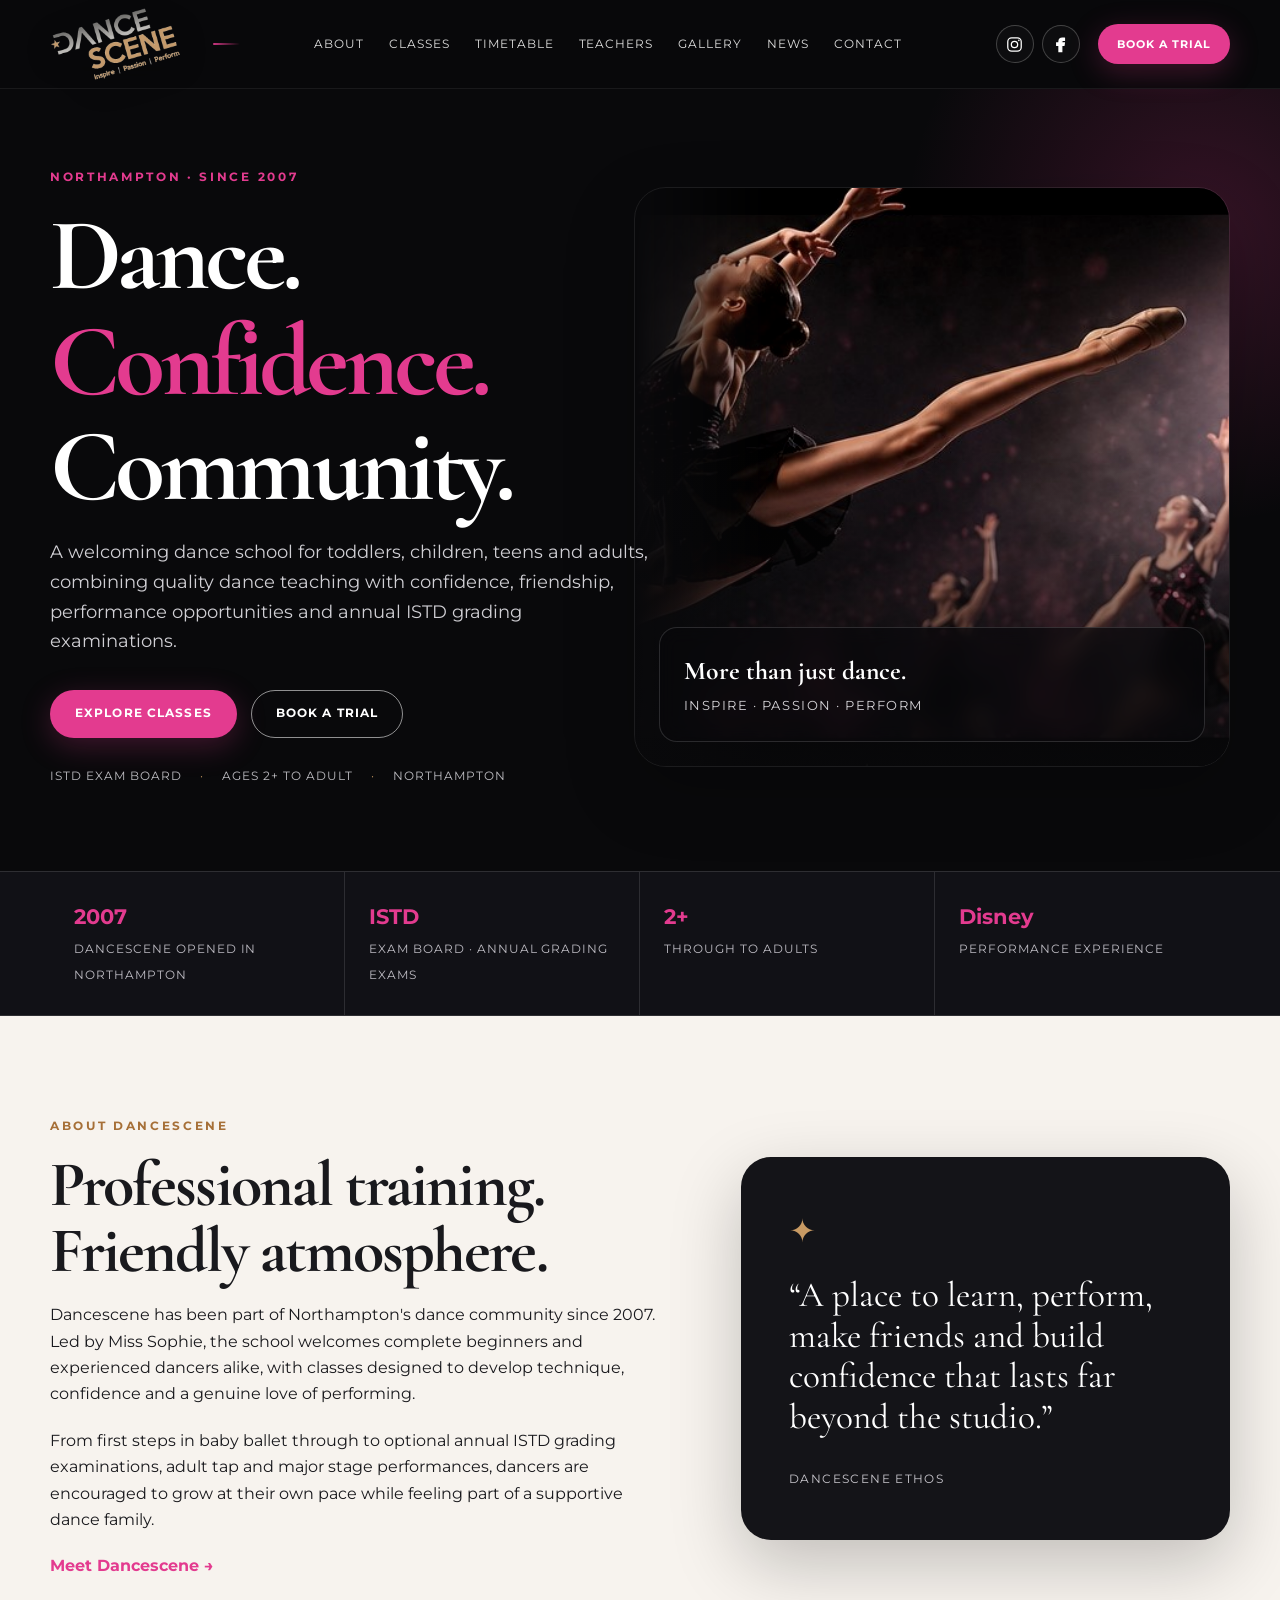
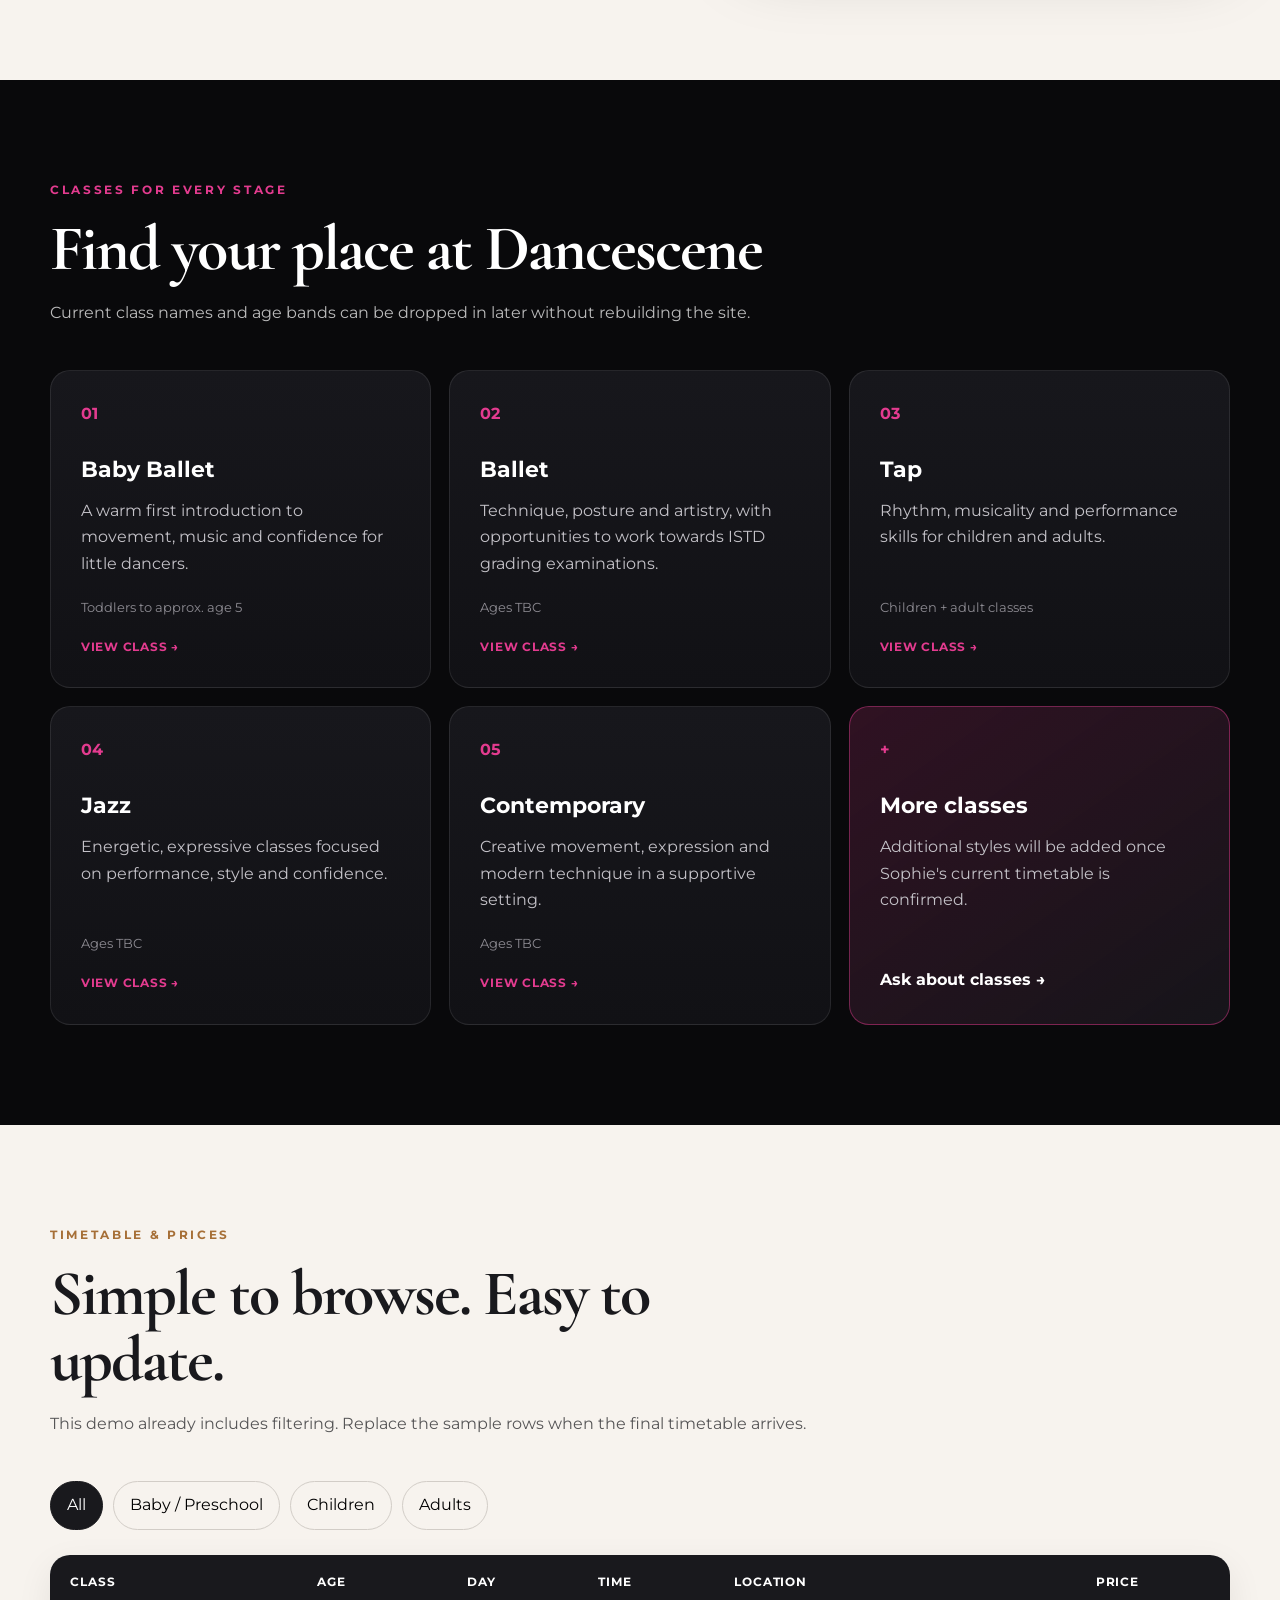
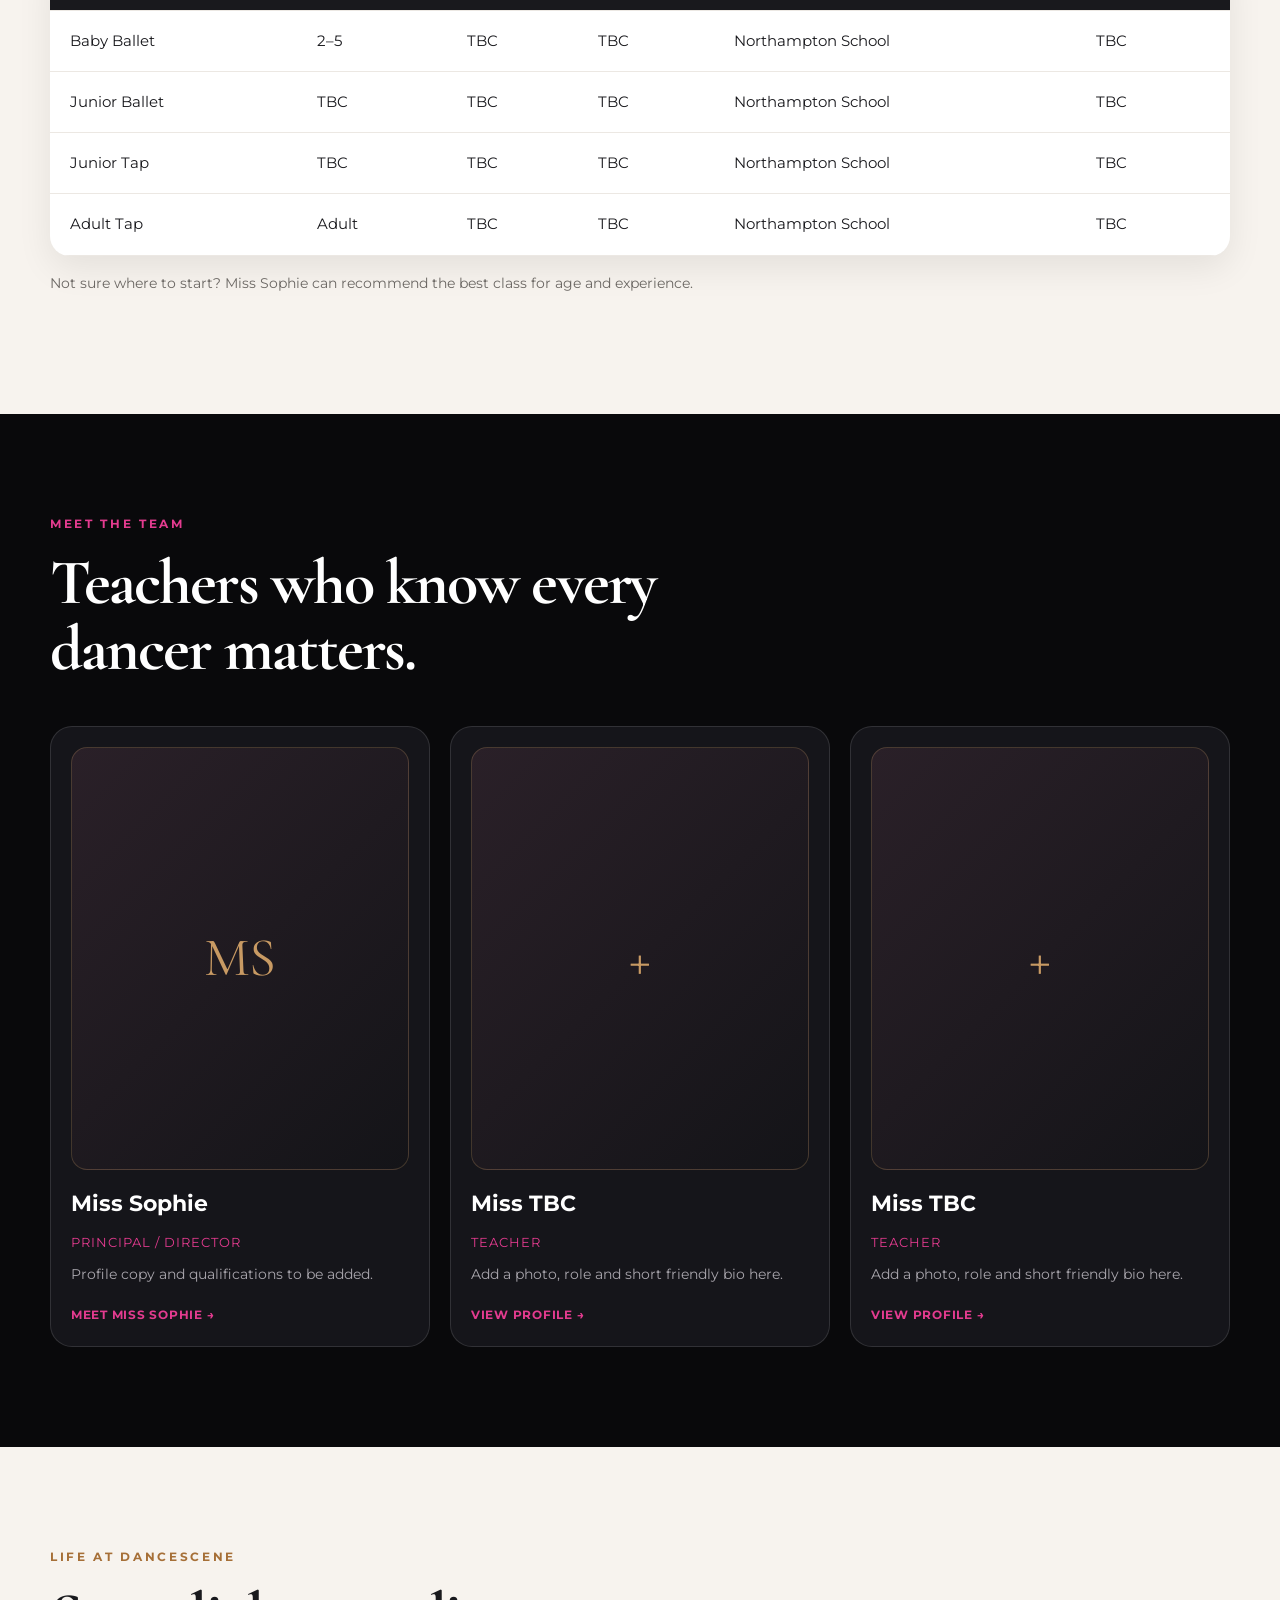
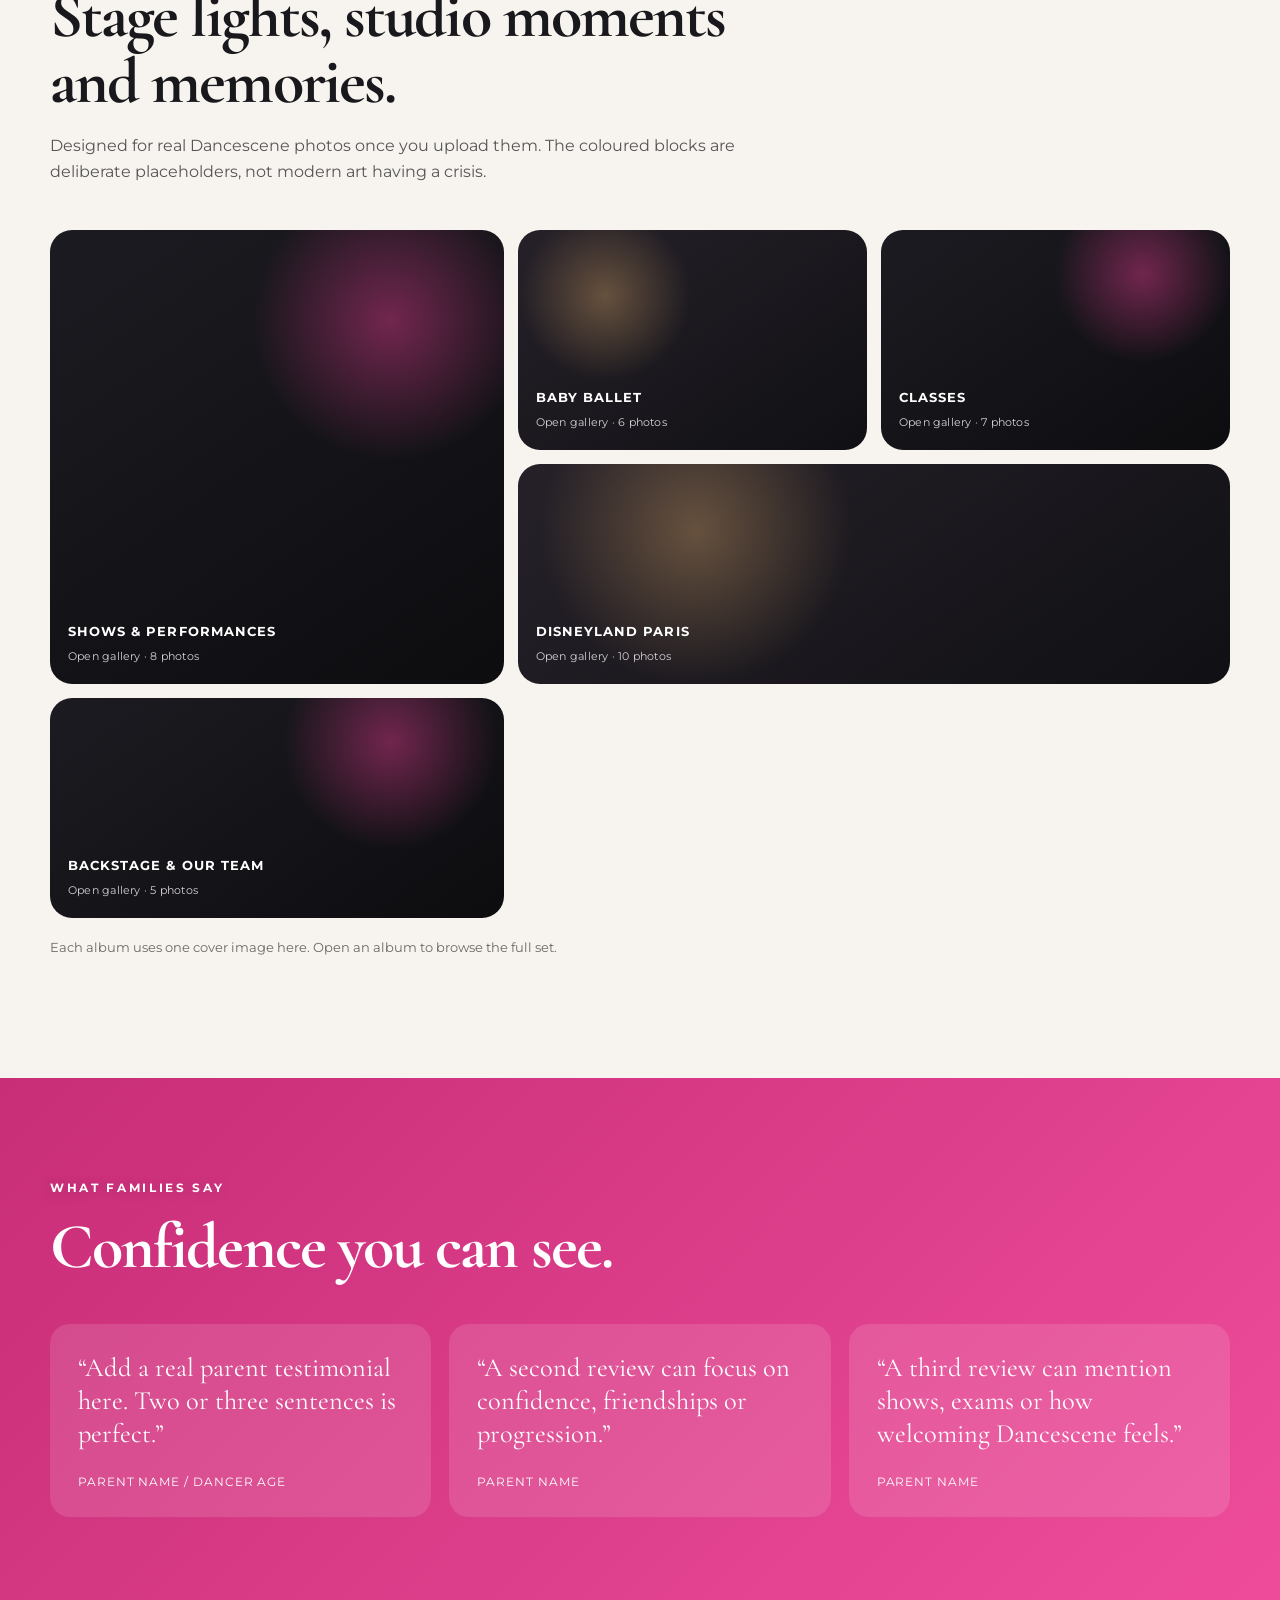
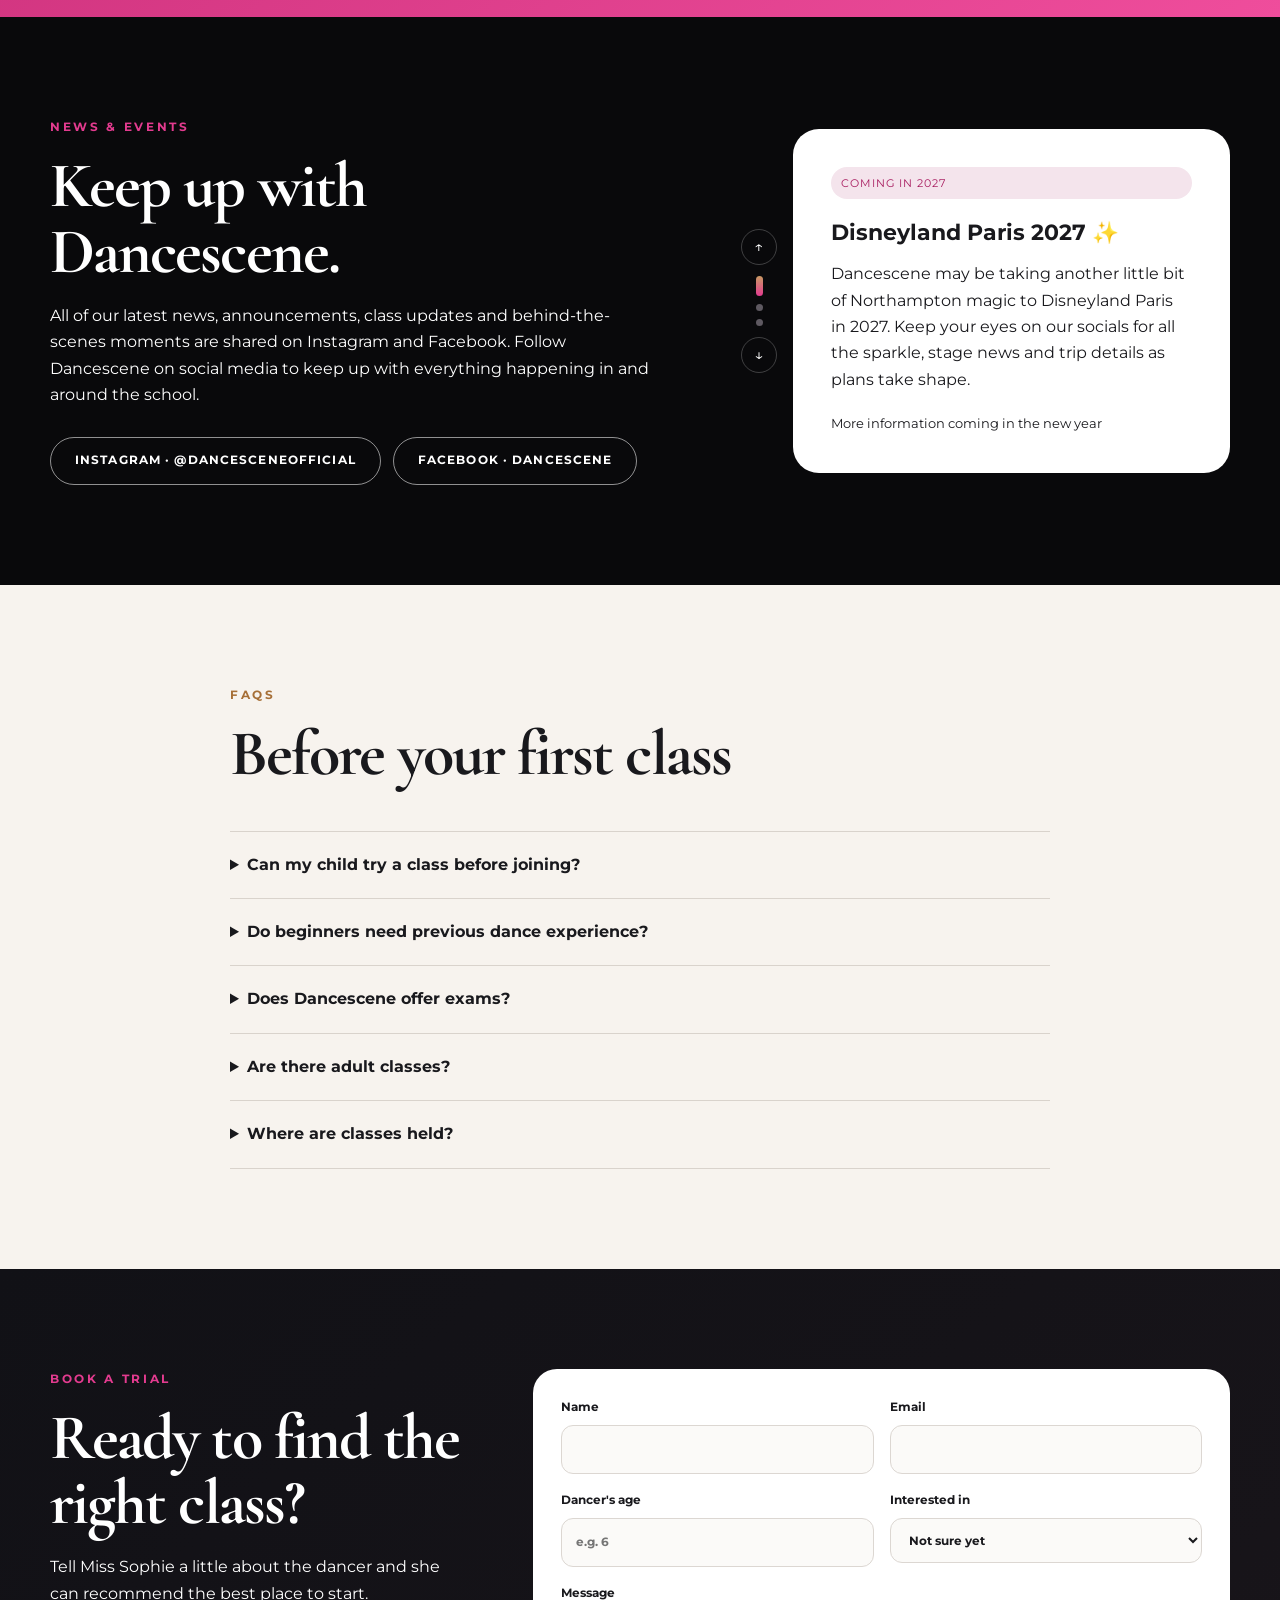
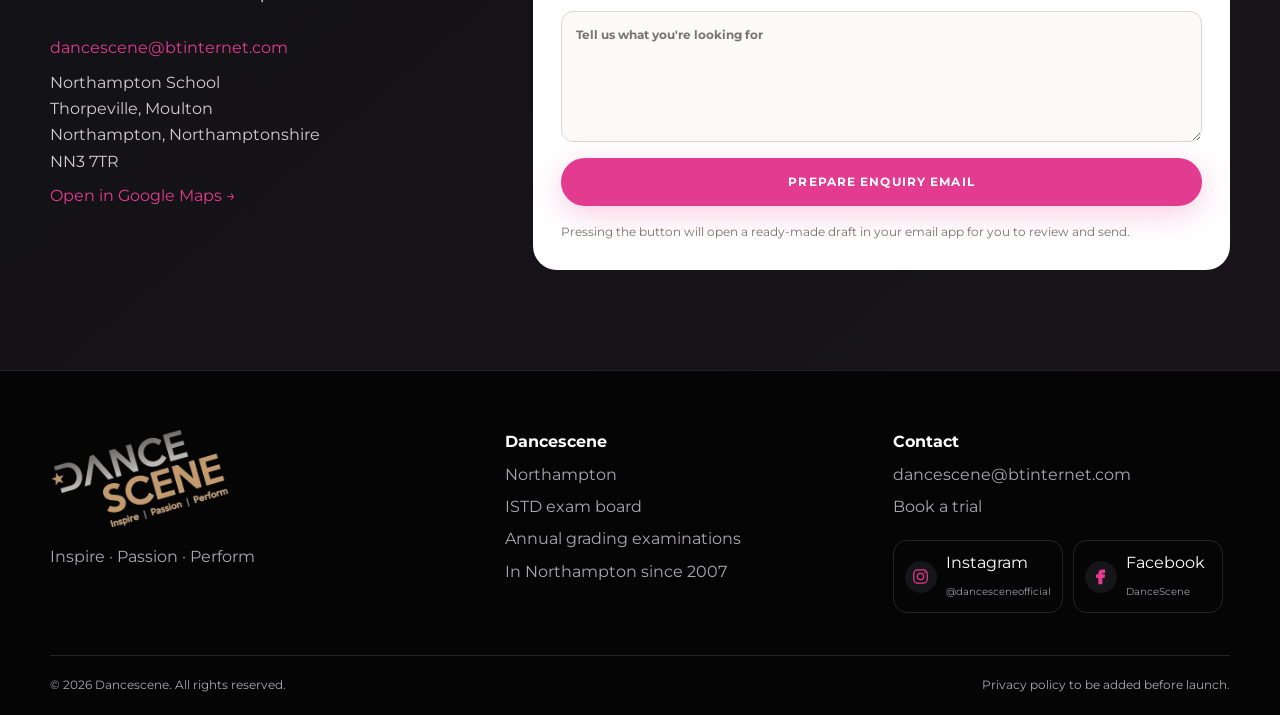
==== index.html @ f537416f "Add files via upload" ====
<!doctype html>
<html lang="en">
<head>
  <meta charset="utf-8" />
  <meta name="viewport" content="width=device-width, initial-scale=1" />
  <meta name="description" content="Dancescene Dance School in Northampton, offering dance classes from toddlers to adults, with ISTD as the exam board for annual grading examinations." />
  <title>Dancescene | Northampton Dance School</title>
  <link rel="preconnect" href="https://fonts.googleapis.com">
  <link rel="preconnect" href="https://fonts.gstatic.com" crossorigin>
  <link href="https://fonts.googleapis.com/css2?family=Cormorant+Garamond:wght@600;700&family=Montserrat:wght@400;500;600;700&display=swap" rel="stylesheet">
  <link rel="stylesheet" href="styles.css" />
</head>
<body>
  <header class="site-header" id="top">
    <div class="container nav-wrap">
      <a class="brand" href="#top" aria-label="Dancescene home">
        <img src="assets/dancescene-logo-dark.png" alt="Dancescene logo" />
      </a>
      <button class="nav-toggle" aria-expanded="false" aria-controls="site-nav">Menu</button>
      <nav id="site-nav" class="site-nav" aria-label="Primary navigation">
        <a href="#about">About</a>
        <a href="#classes">Classes</a>
        <a href="#timetable">Timetable</a>
        <a href="#team">Teachers</a>
        <a href="#gallery">Gallery</a>
        <a href="#news">News</a>
        <a href="#contact">Contact</a>
      </nav>
      <div class="top-socials" aria-label="Dancescene social media">
        <a class="social-icon-link" href="https://www.instagram.com/dancesceneofficial/" target="_blank" rel="noopener noreferrer" aria-label="Instagram · @dancesceneofficial" title="Instagram · @dancesceneofficial">
          <svg viewBox="0 0 24 24" aria-hidden="true"><rect x="3.5" y="3.5" width="17" height="17" rx="5"></rect><circle cx="12" cy="12" r="4"></circle><circle class="social-dot" cx="17.5" cy="6.8" r="1"></circle></svg>
        </a>
        <a class="social-icon-link" href="https://www.facebook.com/DanceScene" target="_blank" rel="noopener noreferrer" aria-label="Facebook · DanceScene" title="Facebook · DanceScene">
          <svg viewBox="0 0 24 24" aria-hidden="true"><path d="M13.6 21v-8h2.8l.45-3h-3.25V8.1c0-.87.28-1.46 1.6-1.46H17V4.03c-.31-.04-1.37-.13-2.6-.13-2.57 0-4.33 1.57-4.33 4.46V10H7.2v3h2.87v8h3.53z"></path></svg>
        </a>
      </div>
      <a class="btn btn-small btn-pink desktop-cta" href="#contact">Book a trial</a>
    </div>
  </header>

  <main>
    <section class="hero section-dark">
      <div class="container hero-grid">
        <div class="hero-copy reveal">
          <p class="eyebrow">Northampton · Since 2007</p>
          <h1>Dance.<br><span>Confidence.</span><br>Community.</h1>
          <p class="lead">A welcoming dance school for toddlers, children, teens and adults, combining quality dance teaching with confidence, friendship, performance opportunities and annual ISTD grading examinations.</p>
          <div class="hero-actions">
            <a class="btn btn-pink" href="#classes">Explore classes</a>
            <a class="btn btn-outline" href="#contact">Book a trial</a>
          </div>
          <div class="micro-proof">
            <span>ISTD exam board</span>
            <span>Ages 2+ to adult</span>
            <span>Northampton</span>
          </div>
        </div>
        <div class="hero-visual reveal" aria-label="Temporary performance image placeholder">
          <img src="assets/hero-temp.jpg" alt="Dance performance concept image" />
          <div class="hero-card">
            <strong>More than just dance.</strong>
            <span>Inspire · Passion · Perform</span>
          </div>
        </div>
      </div>
    </section>

    <section class="proof-strip">
      <div class="container proof-grid">
        <div><strong>2007</strong><span>Dancescene opened in Northampton</span></div>
        <div><strong>ISTD</strong><span>exam board · annual grading exams</span></div>
        <div><strong>2+</strong><span>through to adults</span></div>
        <div><strong>Disney</strong><span>performance experience</span></div>
      </div>
    </section>

    <section id="about" class="section section-light">
      <div class="container split">
        <div class="section-copy reveal">
          <p class="eyebrow gold">About Dancescene</p>
          <h2>Professional training.<br>Friendly atmosphere.</h2>
          <p>Dancescene has been part of Northampton's dance community since 2007. Led by Miss Sophie, the school welcomes complete beginners and experienced dancers alike, with classes designed to develop technique, confidence and a genuine love of performing.</p>
          <p>From first steps in baby ballet through to optional annual ISTD grading examinations, adult tap and major stage performances, dancers are encouraged to grow at their own pace while feeling part of a supportive dance family.</p>
          <a class="text-link" href="#contact">Meet Dancescene →</a>
        </div>
        <div class="quote-card reveal">
          <p>“A place to learn, perform, make friends and build confidence that lasts far beyond the studio.”</p>
          <span>Dancescene ethos</span>
        </div>
      </div>
    </section>

    <section id="classes" class="section section-dark">
      <div class="container">
        <div class="section-heading reveal">
          <p class="eyebrow">Classes for every stage</p>
          <h2>Find your place at Dancescene</h2>
          <p>Current class names and age bands can be dropped in later without rebuilding the site.</p>
        </div>
        <div class="card-grid">
          <article class="class-card reveal interactive-card" tabindex="0" role="button" data-modal-type="class" data-modal-id="baby-ballet"><span>01</span><h3>Baby Ballet</h3><p>A warm first introduction to movement, music and confidence for little dancers.</p><small>Toddlers to approx. age 5</small><button class="card-link" type="button">View class →</button></article>
          <article class="class-card reveal interactive-card" tabindex="0" role="button" data-modal-type="class" data-modal-id="ballet"><span>02</span><h3>Ballet</h3><p>Technique, posture and artistry, with opportunities to work towards ISTD grading examinations.</p><small>Ages TBC</small><button class="card-link" type="button">View class →</button></article>
          <article class="class-card reveal interactive-card" tabindex="0" role="button" data-modal-type="class" data-modal-id="tap"><span>03</span><h3>Tap</h3><p>Rhythm, musicality and performance skills for children and adults.</p><small>Children + adult classes</small><button class="card-link" type="button">View class →</button></article>
          <article class="class-card reveal interactive-card" tabindex="0" role="button" data-modal-type="class" data-modal-id="jazz"><span>04</span><h3>Jazz</h3><p>Energetic, expressive classes focused on performance, style and confidence.</p><small>Ages TBC</small><button class="card-link" type="button">View class →</button></article>
          <article class="class-card reveal interactive-card" tabindex="0" role="button" data-modal-type="class" data-modal-id="contemporary"><span>05</span><h3>Contemporary</h3><p>Creative movement, expression and modern technique in a supportive setting.</p><small>Ages TBC</small><button class="card-link" type="button">View class →</button></article>
          <article class="class-card reveal accent-card"><span>+</span><h3>More classes</h3><p>Additional styles will be added once Sophie's current timetable is confirmed.</p><a href="#contact">Ask about classes →</a></article>
        </div>
      </div>
    </section>

    <section id="timetable" class="section section-light">
      <div class="container">
        <div class="section-heading reveal">
          <p class="eyebrow gold">Timetable & prices</p>
          <h2>Simple to browse. Easy to update.</h2>
          <p>This demo already includes filtering. Replace the sample rows when the final timetable arrives.</p>
        </div>
        <div class="filter-bar reveal">
          <button class="filter active" data-filter="all">All</button>
          <button class="filter" data-filter="baby">Baby / Preschool</button>
          <button class="filter" data-filter="child">Children</button>
          <button class="filter" data-filter="adult">Adults</button>
        </div>
        <div class="table-wrap reveal">
          <table>
            <thead><tr><th>Class</th><th>Age</th><th>Day</th><th>Time</th><th>Location</th><th>Price</th></tr></thead>
            <tbody>
              <tr data-group="baby"><td>Baby Ballet</td><td>2–5</td><td>TBC</td><td>TBC</td><td>Northampton School</td><td>TBC</td></tr>
              <tr data-group="child"><td>Junior Ballet</td><td>TBC</td><td>TBC</td><td>TBC</td><td>Northampton School</td><td>TBC</td></tr>
              <tr data-group="child"><td>Junior Tap</td><td>TBC</td><td>TBC</td><td>TBC</td><td>Northampton School</td><td>TBC</td></tr>
              <tr data-group="adult"><td>Adult Tap</td><td>Adult</td><td>TBC</td><td>TBC</td><td>Northampton School</td><td>TBC</td></tr>
            </tbody>
          </table>
        </div>
        <p class="table-note">Not sure where to start? Miss Sophie can recommend the best class for age and experience.</p>
      </div>
    </section>

    <section id="team" class="section section-dark">
      <div class="container">
        <div class="section-heading reveal">
          <p class="eyebrow">Meet the team</p>
          <h2>Teachers who know every dancer matters.</h2>
        </div>
        <div class="teacher-grid">
          <article class="teacher-card reveal interactive-card" tabindex="0" role="button" data-modal-type="teacher" data-modal-id="sophie"><div class="portrait placeholder">MS</div><h3>Miss Sophie</h3><p>Principal / Director</p><span>Profile copy and qualifications to be added.</span><button class="card-link" type="button">Meet Miss Sophie →</button></article>
          <article class="teacher-card reveal interactive-card" tabindex="0" role="button" data-modal-type="teacher" data-modal-id="teacher-2"><div class="portrait placeholder">+</div><h3>Miss TBC</h3><p>Teacher</p><span>Add a photo, role and short friendly bio here.</span><button class="card-link" type="button">View profile →</button></article>
          <article class="teacher-card reveal interactive-card" tabindex="0" role="button" data-modal-type="teacher" data-modal-id="teacher-3"><div class="portrait placeholder">+</div><h3>Miss TBC</h3><p>Teacher</p><span>Add a photo, role and short friendly bio here.</span><button class="card-link" type="button">View profile →</button></article>
        </div>
      </div>
    </section>

    <section id="gallery" class="section section-light">
      <div class="container">
        <div class="section-heading reveal">
          <p class="eyebrow gold">Life at Dancescene</p>
          <h2>Stage lights, studio moments and memories.</h2>
          <p>Designed for real Dancescene photos once you upload them. The coloured blocks are deliberate placeholders, not modern art having a crisis.</p>
        </div>
        <div class="gallery-grid reveal">
          <button class="gallery-item tall gallery-cover" type="button" data-gallery-id="performances" aria-label="Open performances gallery"><span><b>Shows & Performances</b><small>Open gallery · 8 photos</small></span></button>
          <button class="gallery-item gallery-cover" type="button" data-gallery-id="baby-ballet" aria-label="Open baby ballet gallery"><span><b>Baby Ballet</b><small>Open gallery · 6 photos</small></span></button>
          <button class="gallery-item gallery-cover" type="button" data-gallery-id="classes" aria-label="Open classes gallery"><span><b>Classes</b><small>Open gallery · 7 photos</small></span></button>
          <button class="gallery-item wide gallery-cover" type="button" data-gallery-id="disney" aria-label="Open Disneyland Paris gallery"><span><b>Disneyland Paris</b><small>Open gallery · 10 photos</small></span></button>
          <button class="gallery-item gallery-cover" type="button" data-gallery-id="backstage" aria-label="Open backstage gallery"><span><b>Backstage & Our Team</b><small>Open gallery · 5 photos</small></span></button>
        </div>
        <p class="gallery-note">Each album uses one cover image here. Open an album to browse the full set.</p>
      </div>
    </section>

    <section class="section section-pink testimonials">
      <div class="container">
        <div class="section-heading reveal">
          <p class="eyebrow">What families say</p>
          <h2>Confidence you can see.</h2>
        </div>
        <div class="testimonial-grid">
          <blockquote class="reveal">“Add a real parent testimonial here. Two or three sentences is perfect.”<cite>Parent name / dancer age</cite></blockquote>
          <blockquote class="reveal">“A second review can focus on confidence, friendships or progression.”<cite>Parent name</cite></blockquote>
          <blockquote class="reveal">“A third review can mention shows, exams or how welcoming Dancescene feels.”<cite>Parent name</cite></blockquote>
        </div>
      </div>
    </section>

    <section id="news" class="section section-dark">
      <div class="container split">
        <div class="section-copy reveal">
          <p class="eyebrow">News & events</p>
          <h2>Keep up with Dancescene.</h2>
          <p>All of our latest news, announcements, class updates and behind-the-scenes moments are shared on Instagram and Facebook. Follow Dancescene on social media to keep up with everything happening in and around the school.</p>
          <div class="social-buttons">
            <a class="btn btn-outline" href="https://www.instagram.com/dancesceneofficial/" target="_blank" rel="noopener noreferrer" aria-label="Dancescene on Instagram">Instagram · @dancesceneofficial</a>
            <a class="btn btn-outline" href="https://www.facebook.com/DanceScene" target="_blank" rel="noopener noreferrer" aria-label="Dancescene on Facebook">Facebook · DanceScene</a>
          </div>
        </div>
        <div class="event-carousel reveal" aria-label="Upcoming Dancescene events">
          <div class="event-controls" aria-label="Event navigation">
            <button class="event-arrow" id="event-prev" type="button" aria-label="Previous event">↑</button>
            <div class="event-dots" id="event-dots" aria-hidden="true"></div>
            <button class="event-arrow" id="event-next" type="button" aria-label="Next event">↓</button>
          </div>
          <article class="news-card" id="event-card" aria-live="polite">
            <span class="tag" id="event-tag">Coming in 2027</span>
            <h3 id="event-title">Disneyland Paris 2027 ✨</h3>
            <p id="event-copy">Dancescene may be taking another little bit of Northampton magic to Disneyland Paris in 2027. Keep your eyes on our socials for all the sparkle, stage news and trip details as plans take shape.</p>
            <small id="event-meta">More information coming in the new year</small>
          </article>
        </div>
      </div>
    </section>

    <section class="section section-light faq-section">
      <div class="container narrow">
        <div class="section-heading reveal">
          <p class="eyebrow gold">FAQs</p>
          <h2>Before your first class</h2>
        </div>
        <details><summary>Can my child try a class before joining?</summary><p>Yes. Contact Miss Sophie through the enquiry form and she can advise on the most suitable class and trial availability.</p></details>
        <details><summary>Do beginners need previous dance experience?</summary><p>No. Dancescene welcomes beginners as well as dancers with previous experience.</p></details>
        <details><summary>Does Dancescene offer exams?</summary><p>Yes. ISTD is Dancescene’s exam board, with grading examinations held annually for dancers working towards them.</p></details>
        <details><summary>Are there adult classes?</summary><p>Yes. Adult tap is currently available, with final timetable details to be confirmed.</p></details>
        <details><summary>Where are classes held?</summary><p>Classes are held at Northampton School, Thorpeville, Moulton, Northampton, Northamptonshire, NN3 7TR.</p></details>
      </div>
    </section>

    <section id="contact" class="section contact-section">
      <div class="container contact-grid">
        <div class="section-copy reveal">
          <p class="eyebrow">Book a trial</p>
          <h2>Ready to find the right class?</h2>
          <p>Tell Miss Sophie a little about the dancer and she can recommend the best place to start.</p>
          <div class="contact-details">
            <a href="mailto:dancescene@btinternet.com">dancescene@btinternet.com</a>
            <span>Northampton School<br>Thorpeville, Moulton<br>Northampton, Northamptonshire<br>NN3 7TR</span>
            <a href="https://www.google.com/maps/search/?api=1&query=Northampton+School+Thorpeville+Moulton+Northampton+NN3+7TR" target="_blank" rel="noopener noreferrer">Open in Google Maps →</a>
          </div>
        </div>
        <form class="contact-form reveal" id="contact-form">
          <label>Name<input required name="name" type="text" autocomplete="name"></label>
          <label>Email<input required name="email" type="email" autocomplete="email"></label>
          <label>Dancer's age<input name="age" type="text" placeholder="e.g. 6"></label>
          <label>Interested in<select name="class"><option>Not sure yet</option><option>Baby Ballet</option><option>Ballet</option><option>Tap</option><option>Jazz</option><option>Contemporary</option><option>Adult Tap</option></select></label>
          <label class="full">Message<textarea name="message" rows="5" placeholder="Tell us what you're looking for"></textarea></label>
          <button class="btn btn-pink full" type="submit">Prepare enquiry email</button>
          <p class="form-note full" id="form-note">Pressing the button will open a ready-made draft in your email app for you to review and send.</p>
        </form>
      </div>
    </section>
  </main>

  <footer class="site-footer">
    <div class="container footer-grid">
      <div><img src="assets/dancescene-logo-dark.png" alt="Dancescene" /><p>Inspire · Passion · Perform</p></div>
      <div><strong>Dancescene</strong><span>Northampton</span><span>ISTD exam board</span><span>Annual grading examinations</span><span>In Northampton since 2007</span></div>
      <div><strong>Contact</strong><a href="mailto:dancescene@btinternet.com">dancescene@btinternet.com</a><a href="#contact">Book a trial</a>
        <div class="footer-socials">
          <a href="https://www.instagram.com/dancesceneofficial/" target="_blank" rel="noopener noreferrer" aria-label="Instagram · @dancesceneofficial"><span class="footer-social-icon"><svg viewBox="0 0 24 24" aria-hidden="true"><rect x="3.5" y="3.5" width="17" height="17" rx="5"></rect><circle cx="12" cy="12" r="4"></circle><circle class="social-dot" cx="17.5" cy="6.8" r="1"></circle></svg></span><span>Instagram<br><small>@dancesceneofficial</small></span></a>
          <a href="https://www.facebook.com/DanceScene" target="_blank" rel="noopener noreferrer" aria-label="Facebook · DanceScene"><span class="footer-social-icon"><svg viewBox="0 0 24 24" aria-hidden="true"><path d="M13.6 21v-8h2.8l.45-3h-3.25V8.1c0-.87.28-1.46 1.6-1.46H17V4.03c-.31-.04-1.37-.13-2.6-.13-2.57 0-4.33 1.57-4.33 4.46V10H7.2v3h2.87v8h3.53z"></path></svg></span><span>Facebook<br><small>DanceScene</small></span></a>
        </div>
      </div>
    </div>
    <div class="container legal"><span>© <span id="year"></span> Dancescene. All rights reserved.</span><span>Privacy policy to be added before launch.</span></div>
  </footer>


  <div class="modal" id="detail-modal" aria-hidden="true">
    <div class="modal-backdrop" data-modal-close></div>
    <section class="modal-panel" role="dialog" aria-modal="true" aria-labelledby="modal-title">
      <button class="modal-close" type="button" aria-label="Close" data-modal-close>×</button>
      <div class="modal-accent"></div>
      <p class="eyebrow" id="modal-kicker">Dancescene</p>
      <h2 id="modal-title">Details</h2>
      <p class="modal-intro" id="modal-intro"></p>
      <div class="modal-meta" id="modal-meta"></div>
      <div class="modal-copy" id="modal-copy"></div>
      <div class="modal-actions">
        <a class="btn btn-pink" href="#contact" id="modal-cta">Book a trial</a>
        <button class="btn modal-secondary" type="button" data-modal-close>Close</button>
      </div>
    </section>
  </div>



  <div class="gallery-modal" id="gallery-modal" aria-hidden="true">
    <div class="modal-backdrop" data-gallery-close></div>
    <section class="gallery-panel" role="dialog" aria-modal="true" aria-labelledby="gallery-modal-title">
      <button class="modal-close" type="button" aria-label="Close gallery" data-gallery-close>×</button>
      <div class="modal-accent"></div>
      <p class="eyebrow">Dancescene gallery</p>
      <div class="gallery-modal-head">
        <div><h2 id="gallery-modal-title">Gallery</h2><p id="gallery-modal-intro"></p></div>
        <span class="gallery-count" id="gallery-count"></span>
      </div>
      <div class="gallery-scroll" id="gallery-scroll"></div>
    </section>
  </div>

  <script src="script.js"></script>
</body>
</html>
---- styles.css ----
:root{
  --black:#09090b;
  --charcoal:#141418;
  --panel:#1b1b21;
  --cream:#f7f3ee;
  --white:#ffffff;
  --gold:#c89a63;
  --pink:#e33b8f;
  --pink-dark:#b82168;
  --muted:#aaa8ae;
  --line:rgba(255,255,255,.12);
  --shadow:0 24px 70px rgba(0,0,0,.22);
}
*{box-sizing:border-box}
html{scroll-behavior:smooth}
body{margin:0;font-family:Montserrat,Arial,sans-serif;background:var(--black);color:var(--white);line-height:1.65}
a{color:inherit;text-decoration:none}
img{max-width:100%;display:block}
button,input,select,textarea{font:inherit}
.container{width:min(1180px,calc(100% - 40px));margin:auto}
.narrow{width:min(820px,100%)}
.section{padding:100px 0}
.section-dark{background:var(--black);color:var(--white)}
.section-light{background:var(--cream);color:#19191d}
.section-pink{background:linear-gradient(135deg,#c82d77,#ef4d9c);color:#fff}
.eyebrow{text-transform:uppercase;letter-spacing:.22em;font-size:.76rem;font-weight:700;color:var(--pink);margin:0 0 16px}
.eyebrow.gold{color:#a66f37}
h1,h2,h3{margin:0 0 18px;line-height:1.03}
h1,h2{font-family:"Cormorant Garamond",Georgia,serif}
h1{font-size:clamp(4rem,8vw,7.6rem);font-weight:700;letter-spacing:-.045em}
h1 span{color:var(--pink)}
h2{font-size:clamp(2.8rem,5vw,5rem);letter-spacing:-.03em}
h3{font-size:1.35rem}
p{margin:0 0 20px}
.lead{font-size:1.12rem;color:#d0cfd4;max-width:650px}
.btn{display:inline-flex;align-items:center;justify-content:center;min-height:48px;padding:0 24px;border-radius:999px;border:1px solid transparent;text-transform:uppercase;letter-spacing:.09em;font-size:.78rem;font-weight:700;transition:.2s ease}
.btn:hover{transform:translateY(-2px)}
.btn-pink{background:var(--pink);color:#fff;box-shadow:0 8px 30px rgba(227,59,143,.25)}
.btn-pink:hover{background:#ee4c9d}
.btn-outline{border-color:rgba(255,255,255,.55);color:#fff;background:transparent}
.btn-small{min-height:40px;padding:0 18px;font-size:.7rem}
.text-link{color:var(--pink);font-weight:700}
.site-header{position:sticky;top:0;z-index:30;background:rgba(9,9,11,.9);backdrop-filter:blur(14px);border-bottom:1px solid rgba(255,255,255,.07)}
.nav-wrap{display:grid;grid-template-columns:170px 1fr auto auto;align-items:center;gap:18px;min-height:82px}
.brand{display:flex;align-items:center;min-width:190px;padding:8px 0}
.brand img{width:188px;height:72px;object-fit:contain;object-position:left center;filter:drop-shadow(0 6px 16px rgba(0,0,0,.28))}
.brand::after{content:"";width:34px;height:2px;margin-left:14px;background:linear-gradient(90deg,var(--pink),transparent);border-radius:999px;opacity:.9}
.site-nav{display:flex;justify-content:center;gap:25px}
.site-nav a{font-size:.75rem;text-transform:uppercase;letter-spacing:.08em;color:#ddd;position:relative}
.site-nav a:hover{color:#fff}
.site-nav a:after{content:"";position:absolute;left:0;right:100%;bottom:-10px;height:2px;background:var(--pink);transition:.2s}
.site-nav a:hover:after{right:0}
.nav-toggle{display:none}
.hero{padding:78px 0 85px;position:relative;overflow:hidden}
.hero:before{content:"";position:absolute;width:650px;height:650px;right:-250px;top:-190px;background:radial-gradient(circle,rgba(227,59,143,.2),transparent 65%);pointer-events:none}
.hero-grid{display:grid;grid-template-columns:1.05fr .95fr;gap:38px;align-items:center;position:relative}
.hero-actions{display:flex;gap:14px;flex-wrap:wrap;margin:34px 0 28px}
.micro-proof{display:flex;gap:18px;flex-wrap:wrap;color:#bdbcc1;font-size:.78rem;text-transform:uppercase;letter-spacing:.08em}
.micro-proof span:not(:last-child):after{content:"·";margin-left:18px;color:var(--gold)}
.hero-visual{position:relative;min-height:580px;border-radius:32px;overflow:hidden;box-shadow:var(--shadow);border:1px solid rgba(255,255,255,.08);margin-left:-54px;width:calc(100% + 54px)}
.hero-visual img{width:100%;height:100%;object-fit:cover;position:absolute;inset:0;filter:saturate(.9) contrast(1.03);-webkit-mask-image:linear-gradient(90deg,transparent 0%,rgba(0,0,0,.28) 8%,#000 23%,#000 100%);mask-image:linear-gradient(90deg,transparent 0%,rgba(0,0,0,.28) 8%,#000 23%,#000 100%)}
.hero-visual:after{content:"";position:absolute;inset:0;background:linear-gradient(180deg,transparent 45%,rgba(9,9,11,.85))}
.hero-card{position:absolute;z-index:2;left:24px;right:24px;bottom:24px;padding:22px 24px;border:1px solid rgba(255,255,255,.14);background:rgba(9,9,11,.65);backdrop-filter:blur(10px);border-radius:18px}
.hero-card strong{display:block;font-family:"Cormorant Garamond";font-size:1.6rem}
.hero-card span{color:#d6d4d8;font-size:.8rem;text-transform:uppercase;letter-spacing:.12em}
.proof-strip{background:#111116;border-top:1px solid var(--line);border-bottom:1px solid var(--line)}
.proof-grid{display:grid;grid-template-columns:repeat(4,1fr)}
.proof-grid div{padding:28px 24px;border-right:1px solid var(--line)}
.proof-grid div:last-child{border-right:0}
.proof-grid strong{display:block;color:var(--pink);font-size:1.3rem}
.proof-grid span{font-size:.76rem;text-transform:uppercase;letter-spacing:.08em;color:#bdbbc2}
.split{display:grid;grid-template-columns:1fr .8fr;gap:80px;align-items:center}
.section-copy p{max-width:690px}
.quote-card{background:#141418;color:#fff;padding:48px;border-radius:30px;box-shadow:var(--shadow);position:relative}
.quote-card:before{content:"✦";color:var(--gold);font-size:2rem}
.quote-card p{font-family:"Cormorant Garamond";font-size:2.2rem;line-height:1.15;margin:18px 0 28px}
.quote-card span{color:#c8c6cc;text-transform:uppercase;letter-spacing:.12em;font-size:.72rem}
.section-heading{max-width:760px;margin-bottom:44px}
.section-heading p:last-child{color:inherit;opacity:.72}
.card-grid{display:grid;grid-template-columns:repeat(3,1fr);gap:18px}
.class-card{padding:30px;border:1px solid rgba(255,255,255,.09);border-radius:20px;background:linear-gradient(180deg,#17171c,#111115);min-height:240px;display:flex;flex-direction:column}
.class-card>span{color:var(--pink);font-weight:700;margin-bottom:30px}
.class-card p{color:#c4c2c8}
.class-card small{margin-top:auto;color:#8d8b92}
.accent-card{border-color:rgba(227,59,143,.45);background:linear-gradient(145deg,rgba(227,59,143,.18),#16151a)}
.accent-card a{color:#fff;margin-top:auto;font-weight:700}
.filter-bar{display:flex;gap:10px;flex-wrap:wrap;margin-bottom:25px}
.filter{border:1px solid #d2cdc7;background:transparent;border-radius:999px;padding:10px 16px;cursor:pointer}
.filter.active,.filter:hover{background:#19191d;color:#fff;border-color:#19191d}
.table-wrap{overflow:auto;border-radius:20px;background:#fff;box-shadow:0 12px 35px rgba(0,0,0,.08)}
table{width:100%;border-collapse:collapse;min-width:760px}
th,td{text-align:left;padding:18px 20px;border-bottom:1px solid #ece8e3}
th{background:#19191d;color:#fff;font-size:.72rem;text-transform:uppercase;letter-spacing:.08em}
td{font-size:.92rem}.table-note{font-size:.86rem;margin-top:16px;color:#6b6763}
.teacher-grid{display:grid;grid-template-columns:repeat(3,1fr);gap:20px}
.teacher-card{background:#15151a;border:1px solid var(--line);padding:20px;border-radius:22px}
.portrait{aspect-ratio:4/5;border-radius:16px;margin-bottom:22px;background:linear-gradient(135deg,#2a2028,#141418);display:grid;place-items:center;color:var(--gold);font-family:"Cormorant Garamond";font-size:3.4rem;border:1px solid rgba(200,154,99,.25)}
.teacher-card p{color:var(--pink);margin-bottom:8px;font-size:.8rem;text-transform:uppercase;letter-spacing:.08em}
.teacher-card span{color:#a8a5ac;font-size:.9rem}
.gallery-grid{display:grid;grid-template-columns:1.3fr 1fr 1fr;grid-auto-rows:220px;gap:14px}
.gallery-item{border-radius:22px;overflow:hidden;position:relative;display:flex;align-items:flex-end;padding:18px;background:
radial-gradient(circle at 75% 20%,rgba(227,59,143,.45),transparent 28%),
linear-gradient(145deg,#1b1b21,#0d0d10)}
.gallery-item:nth-child(2n){background:radial-gradient(circle at 25% 30%,rgba(200,154,99,.42),transparent 28%),linear-gradient(145deg,#262129,#101014)}
.gallery-item span{color:#fff;font-size:.76rem;text-transform:uppercase;letter-spacing:.08em}
.gallery-item.tall{grid-row:span 2}.gallery-item.wide{grid-column:span 2}
.testimonial-grid{display:grid;grid-template-columns:repeat(3,1fr);gap:18px}
blockquote{margin:0;padding:28px;border-radius:20px;background:rgba(255,255,255,.12);font-family:"Cormorant Garamond";font-size:1.65rem;line-height:1.25}
blockquote cite{display:block;font-family:Montserrat;font-size:.72rem;font-style:normal;margin-top:24px;text-transform:uppercase;letter-spacing:.08em}
.news-card{padding:38px;background:#fff;color:#19191d;border-radius:26px}.tag{display:inline-block;background:#f4e4ec;color:#a81d60;padding:7px 10px;border-radius:999px;font-size:.7rem;text-transform:uppercase;letter-spacing:.08em;margin-bottom:22px}.social-buttons{display:flex;gap:12px;margin-top:28px}
.faq-section details{border-top:1px solid #d9d3cc;padding:20px 0}.faq-section details:last-child{border-bottom:1px solid #d9d3cc}.faq-section summary{cursor:pointer;font-weight:700}.faq-section details p{margin:12px 0 0;color:#66615d}
.contact-section{background:linear-gradient(140deg,#111116,#19151a);color:#fff}
.contact-grid{display:grid;grid-template-columns:.75fr 1.25fr;gap:65px;align-items:start}
.contact-details{display:flex;flex-direction:column;gap:8px;margin-top:28px;color:#d0ced3}.contact-details a{color:var(--pink)}
.contact-form{display:grid;grid-template-columns:1fr 1fr;gap:16px;background:#fff;color:#19191d;padding:28px;border-radius:24px}
.contact-form label{display:flex;flex-direction:column;gap:8px;font-size:.78rem;font-weight:700}.contact-form .full{grid-column:1/-1}.contact-form input,.contact-form select,.contact-form textarea{width:100%;border:1px solid #dcd7d2;border-radius:12px;padding:13px 14px;background:#fbfaf8;color:#19191d}.form-note{font-size:.76rem;color:#77716c;margin:0}
.site-footer{background:#050506;padding:58px 0 20px;color:#aaa7ae;border-top:1px solid var(--line)}
.footer-grid{display:grid;grid-template-columns:1.2fr 1fr 1fr;gap:50px}.footer-grid img{width:180px;margin-bottom:10px}.footer-grid div{display:flex;flex-direction:column;gap:6px}.footer-grid strong{color:#fff}.legal{display:flex;justify-content:space-between;gap:20px;border-top:1px solid var(--line);padding-top:20px;margin-top:42px;font-size:.72rem}
.reveal{opacity:0;transform:translateY(18px);transition:opacity .55s ease,transform .55s ease}.reveal.visible{opacity:1;transform:none}
@media(max-width:980px){.hero-visual{margin-left:0;width:100%}.hero-visual img{-webkit-mask-image:none;mask-image:none}.nav-wrap{grid-template-columns:150px 1fr auto}.site-nav{display:none;position:absolute;top:82px;left:0;right:0;background:#0d0d10;padding:22px 20px;flex-direction:column;border-bottom:1px solid var(--line)}.site-nav.open{display:flex}.nav-toggle{display:inline-flex;justify-self:end;background:transparent;border:1px solid var(--line);color:#fff;padding:9px 14px;border-radius:999px}.desktop-cta{display:none}.hero-grid,.split,.contact-grid{grid-template-columns:1fr}.hero-visual{min-height:480px}.card-grid,.teacher-grid,.testimonial-grid{grid-template-columns:1fr 1fr}.proof-grid{grid-template-columns:1fr 1fr}.gallery-grid{grid-template-columns:1fr 1fr}.gallery-item.wide{grid-column:span 2}}
@media(max-width:640px){.container{width:min(100% - 28px,1180px)}.section{padding:72px 0}.nav-wrap{min-height:72px;grid-template-columns:140px 1fr}.site-nav{top:72px}.brand{min-width:150px}.brand img{width:150px;height:58px}.brand::after{display:none}.hero{padding-top:48px}.hero-grid{gap:36px}.hero-visual{min-height:370px;border-radius:22px}h1{font-size:3.7rem}.proof-grid,.card-grid,.teacher-grid,.testimonial-grid,.gallery-grid,.footer-grid{grid-template-columns:1fr}.proof-grid div{border-right:0;border-bottom:1px solid var(--line)}.gallery-item.tall{grid-row:span 1}.gallery-item.wide{grid-column:span 1}.contact-form{grid-template-columns:1fr}.contact-form .full{grid-column:auto}.legal{flex-direction:column}.micro-proof span:not(:last-child):after{display:none}}

/* Pop-out class and teacher profiles */
.interactive-card{cursor:pointer;position:relative;transition:transform .2s ease,border-color .2s ease,box-shadow .2s ease}
.interactive-card:hover,.interactive-card:focus-visible{transform:translateY(-4px);border-color:rgba(227,59,143,.5);box-shadow:0 16px 35px rgba(0,0,0,.18);outline:none}
.card-link{margin-top:18px;padding:0;border:0;background:transparent;color:var(--pink);font:inherit;font-size:.78rem;font-weight:700;text-transform:uppercase;letter-spacing:.06em;text-align:left;cursor:pointer}
.class-card .card-link{margin-top:18px}.teacher-card .card-link{display:block;margin-top:18px}
.modal{position:fixed;inset:0;z-index:100;display:none;align-items:stretch;justify-content:flex-end}
.modal.open{display:flex}
.modal-backdrop{position:absolute;inset:0;background:rgba(3,3,5,.72);backdrop-filter:blur(5px);animation:fadeIn .22s ease}
.modal-panel{position:relative;z-index:2;width:min(620px,94vw);height:100%;overflow:auto;background:#111116;color:#fff;padding:64px 52px 42px;border-left:1px solid rgba(255,255,255,.1);box-shadow:-24px 0 70px rgba(0,0,0,.45);animation:slideIn .28s ease}
.modal-close{position:absolute;right:22px;top:20px;width:42px;height:42px;border-radius:50%;border:1px solid rgba(255,255,255,.18);background:#1a1a20;color:#fff;font-size:1.8rem;line-height:1;cursor:pointer}
.modal-close:hover{border-color:var(--pink);color:var(--pink)}
.modal-accent{width:68px;height:4px;border-radius:99px;background:linear-gradient(90deg,var(--gold),var(--pink));margin-bottom:30px}
.modal-panel h2{font-size:clamp(2.7rem,6vw,4.5rem);margin-bottom:14px}.modal-intro{font-size:1.08rem;color:#d0cdd3;line-height:1.7}
.modal-meta{display:grid;grid-template-columns:repeat(2,minmax(0,1fr));gap:12px;margin:28px 0}
.modal-meta div{padding:14px 16px;border:1px solid rgba(255,255,255,.1);border-radius:14px;background:#17171d}
.modal-meta strong{display:block;color:var(--gold);font-size:.68rem;text-transform:uppercase;letter-spacing:.08em;margin-bottom:5px}.modal-meta span{color:#f2f0f3;font-size:.92rem}
.modal-copy{color:#c6c3ca;line-height:1.75}.modal-copy p{margin:0 0 15px}.modal-copy h3{color:#fff;margin:24px 0 8px;font-size:1.25rem}
.modal-actions{display:flex;gap:12px;flex-wrap:wrap;margin-top:34px;padding-top:26px;border-top:1px solid rgba(255,255,255,.1)}
.modal-secondary{border-color:rgba(255,255,255,.3);color:#fff;background:transparent;cursor:pointer}
body.modal-open{overflow:hidden}
@keyframes fadeIn{from{opacity:0}to{opacity:1}}@keyframes slideIn{from{transform:translateX(45px);opacity:.6}to{transform:none;opacity:1}}
@media(max-width:640px){.modal-panel{width:100%;padding:58px 24px 34px}.modal-meta{grid-template-columns:1fr}.modal-actions .btn{width:100%}}

/* Album gallery pop-outs */
.gallery-cover{border:0;color:inherit;text-align:left;width:100%;cursor:pointer;font:inherit;transition:transform .2s ease,box-shadow .2s ease,filter .2s ease}
.gallery-cover:hover,.gallery-cover:focus-visible{transform:translateY(-4px);box-shadow:0 16px 34px rgba(0,0,0,.2);filter:brightness(1.08);outline:2px solid rgba(227,59,143,.45);outline-offset:2px}
.gallery-cover span{display:flex;flex-direction:column;gap:5px}.gallery-cover b{font-size:.82rem;letter-spacing:.08em}.gallery-cover small{font-size:.68rem;color:#d6d1d7;text-transform:none;letter-spacing:.02em}
.gallery-note{margin-top:18px;color:#6d6864;font-size:.84rem}
.gallery-modal{position:fixed;inset:0;z-index:110;display:none}.gallery-modal.open{display:block}
.gallery-panel{position:absolute;z-index:2;inset:3vh 3vw;background:#111116;color:#fff;border:1px solid rgba(255,255,255,.1);border-radius:26px;padding:42px;overflow:hidden;box-shadow:0 30px 90px rgba(0,0,0,.55);display:flex;flex-direction:column}
.gallery-modal-head{display:flex;justify-content:space-between;gap:24px;align-items:flex-end;margin-bottom:22px;padding-right:56px}.gallery-modal-head h2{margin:0 0 7px;font-size:clamp(2.4rem,5vw,4.2rem)}.gallery-modal-head p{margin:0;color:#bcb9c0;max-width:720px}.gallery-count{color:var(--gold);font-size:.78rem;text-transform:uppercase;letter-spacing:.09em;white-space:nowrap}
.gallery-scroll{display:grid;grid-auto-flow:column;grid-auto-columns:minmax(280px,32vw);gap:16px;overflow-x:auto;overflow-y:hidden;padding:3px 3px 22px;scroll-snap-type:x mandatory;flex:1 1 360px;min-height:300px;max-height:56vh;align-items:stretch;scrollbar-gutter:stable}
.gallery-photo-card{scroll-snap-align:start;background:#18181e;border:1px solid rgba(255,255,255,.08);border-radius:20px;overflow:hidden;display:flex;flex-direction:column;min-height:0;height:100%}
.gallery-photo-placeholder{flex:1;min-height:240px;background:radial-gradient(circle at 72% 18%,rgba(227,59,143,.42),transparent 26%),radial-gradient(circle at 22% 82%,rgba(200,154,99,.24),transparent 30%),linear-gradient(145deg,#262129,#0d0d10);display:flex;flex-direction:column;justify-content:space-between;padding:20px}.gallery-photo-placeholder span{color:var(--pink);font-weight:700}.gallery-photo-placeholder strong{font-family:"Cormorant Garamond";font-size:2.1rem;font-weight:600}
.gallery-photo-actions{display:flex;justify-content:space-between;align-items:center;gap:12px;padding:14px 16px}.gallery-photo-actions span{font-size:.72rem;color:#aaa6ad;text-transform:uppercase;letter-spacing:.08em}.buy-photo{border:1px solid rgba(227,59,143,.5);background:transparent;color:#fff;padding:9px 13px;border-radius:999px;cursor:pointer;font-weight:700;font-size:.72rem}.buy-photo:hover{background:var(--pink);border-color:var(--pink)}
.gallery-purchase-info{display:flex;justify-content:space-between;align-items:center;gap:20px;padding-top:18px;border-top:1px solid rgba(255,255,255,.09)}.gallery-purchase-info>div{display:flex;flex-direction:column;gap:3px;max-width:780px}.gallery-purchase-info strong{color:var(--gold)}.gallery-purchase-info span{font-size:.8rem;color:#aaa6ad;line-height:1.45}.print-info-btn{white-space:nowrap}
@media(max-width:760px){.gallery-panel{inset:0;border-radius:0;padding:58px 20px 24px}.gallery-modal-head{align-items:flex-start;flex-direction:column;padding-right:36px}.gallery-scroll{grid-auto-columns:86vw}.gallery-photo-card{min-height:400px}.gallery-purchase-info{align-items:stretch;flex-direction:column}.print-info-btn{width:100%}}

.hero-copy{position:relative;z-index:2}

/* Branded horizontal gallery scrollbar */
.gallery-scroll{scrollbar-width:thin;scrollbar-color:var(--pink) #24242b}
.gallery-scroll::-webkit-scrollbar{height:11px}
.gallery-scroll::-webkit-scrollbar-track{background:#24242b;border-radius:999px}
.gallery-scroll::-webkit-scrollbar-thumb{background:linear-gradient(90deg,var(--gold),var(--pink));border-radius:999px;border:2px solid #24242b}
.gallery-scroll::-webkit-scrollbar-thumb:hover{background:var(--pink)}
.buy-photo:disabled,.print-info-btn:disabled{opacity:.72;cursor:default;pointer-events:none}

.testimonials .eyebrow{color:#fff;text-shadow:0 1px 14px rgba(0,0,0,.18)}

/* Social links: deliberately compact in the header, prominent again in the footer */
.top-socials{display:flex;align-items:center;gap:8px}
.social-icon-link{width:38px;height:38px;border-radius:50%;border:1px solid rgba(255,255,255,.22);display:grid;place-items:center;color:#fff;transition:.2s ease;background:rgba(255,255,255,.025)}
.social-icon-link:hover{color:var(--pink);border-color:rgba(227,59,143,.7);transform:translateY(-2px);box-shadow:0 8px 22px rgba(227,59,143,.14)}
.social-icon-link svg,.footer-social-icon svg{width:19px;height:19px;fill:currentColor;stroke:currentColor;stroke-width:1.6}
.social-icon-link svg rect,.social-icon-link svg circle,.footer-social-icon svg rect,.footer-social-icon svg circle{fill:none}
.social-icon-link svg .social-dot,.footer-social-icon svg .social-dot{fill:currentColor;stroke:none}
.footer-socials{display:flex!important;flex-direction:row!important;gap:10px!important;margin-top:14px;flex-wrap:wrap}
.footer-socials>a{display:flex;align-items:center;gap:9px;border:1px solid rgba(255,255,255,.12);border-radius:14px;padding:9px 11px;color:#fff;min-width:150px;transition:.2s ease}
.footer-socials>a:hover{border-color:rgba(227,59,143,.55);background:rgba(227,59,143,.08)}
.footer-social-icon{width:32px;height:32px;border-radius:50%;display:grid;place-items:center;color:var(--pink);background:#15151a}
.footer-socials small{color:#9f9ca5;font-size:.62rem}

/* Upcoming event carousel */
.event-carousel{display:grid;grid-template-columns:auto 1fr;gap:16px;align-items:stretch}
.event-controls{display:flex;flex-direction:column;align-items:center;justify-content:center;gap:11px}
.event-arrow{width:36px;height:36px;border:1px solid rgba(255,255,255,.22);border-radius:50%;background:transparent;color:#fff;font-size:1rem;cursor:pointer;transition:.2s ease}
.event-arrow:hover{border-color:var(--pink);color:var(--pink);transform:scale(1.04)}
.event-dots{display:flex;flex-direction:column;gap:8px;align-items:center}
.event-dot{width:7px;height:7px;border-radius:50%;background:#5e5961;transition:.2s ease}
.event-dot.active{height:20px;border-radius:99px;background:linear-gradient(180deg,var(--gold),var(--pink))}
.news-card{min-height:300px;display:flex;flex-direction:column;justify-content:center;transition:opacity .16s ease,transform .16s ease}
.news-card.event-changing{opacity:.18;transform:translateY(8px)}

@media(max-width:980px){.nav-wrap{grid-template-columns:150px 1fr auto}.top-socials{justify-self:end}.desktop-cta{display:none}}
@media(max-width:640px){.top-socials{gap:6px}.social-icon-link{width:34px;height:34px}.event-carousel{grid-template-columns:1fr}.event-controls{order:2;flex-direction:row}.event-dots{flex-direction:row}.event-dot.active{width:20px;height:7px}.footer-socials{flex-direction:column!important}.footer-socials>a{width:100%}}
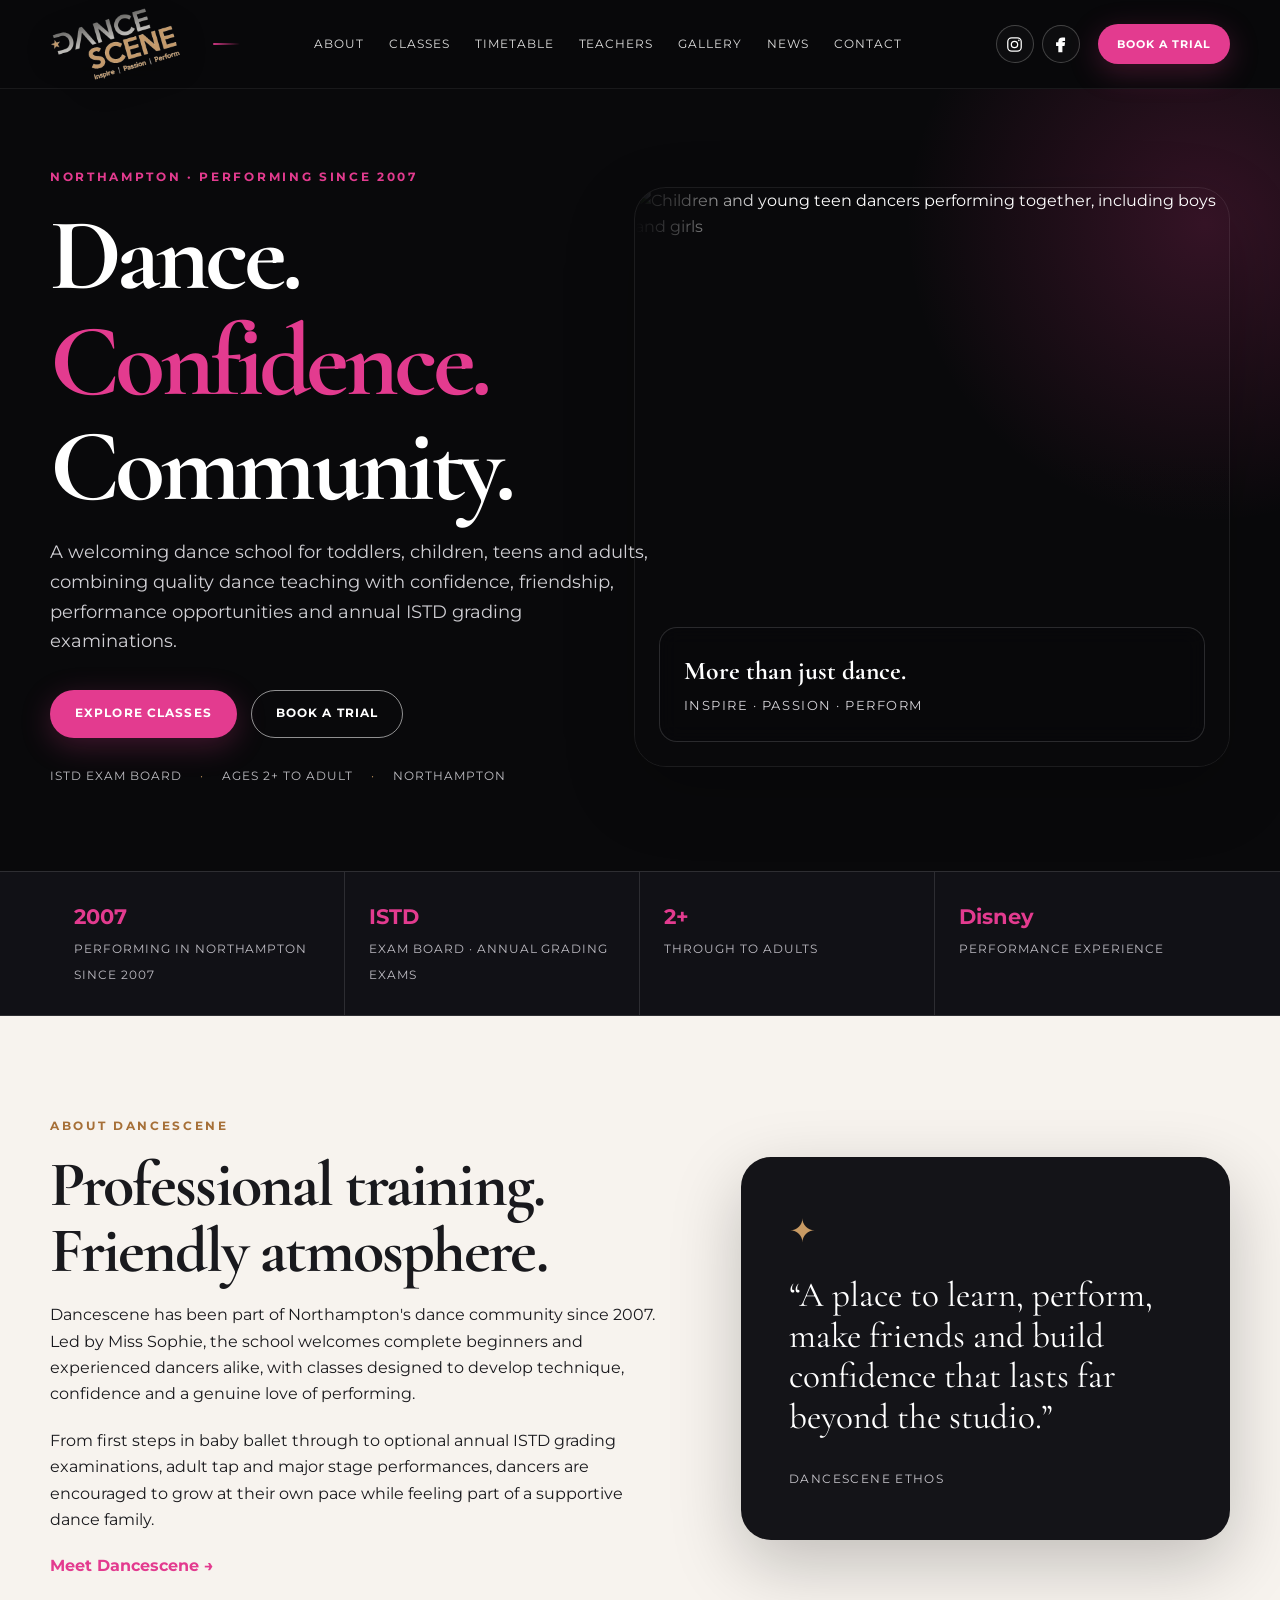
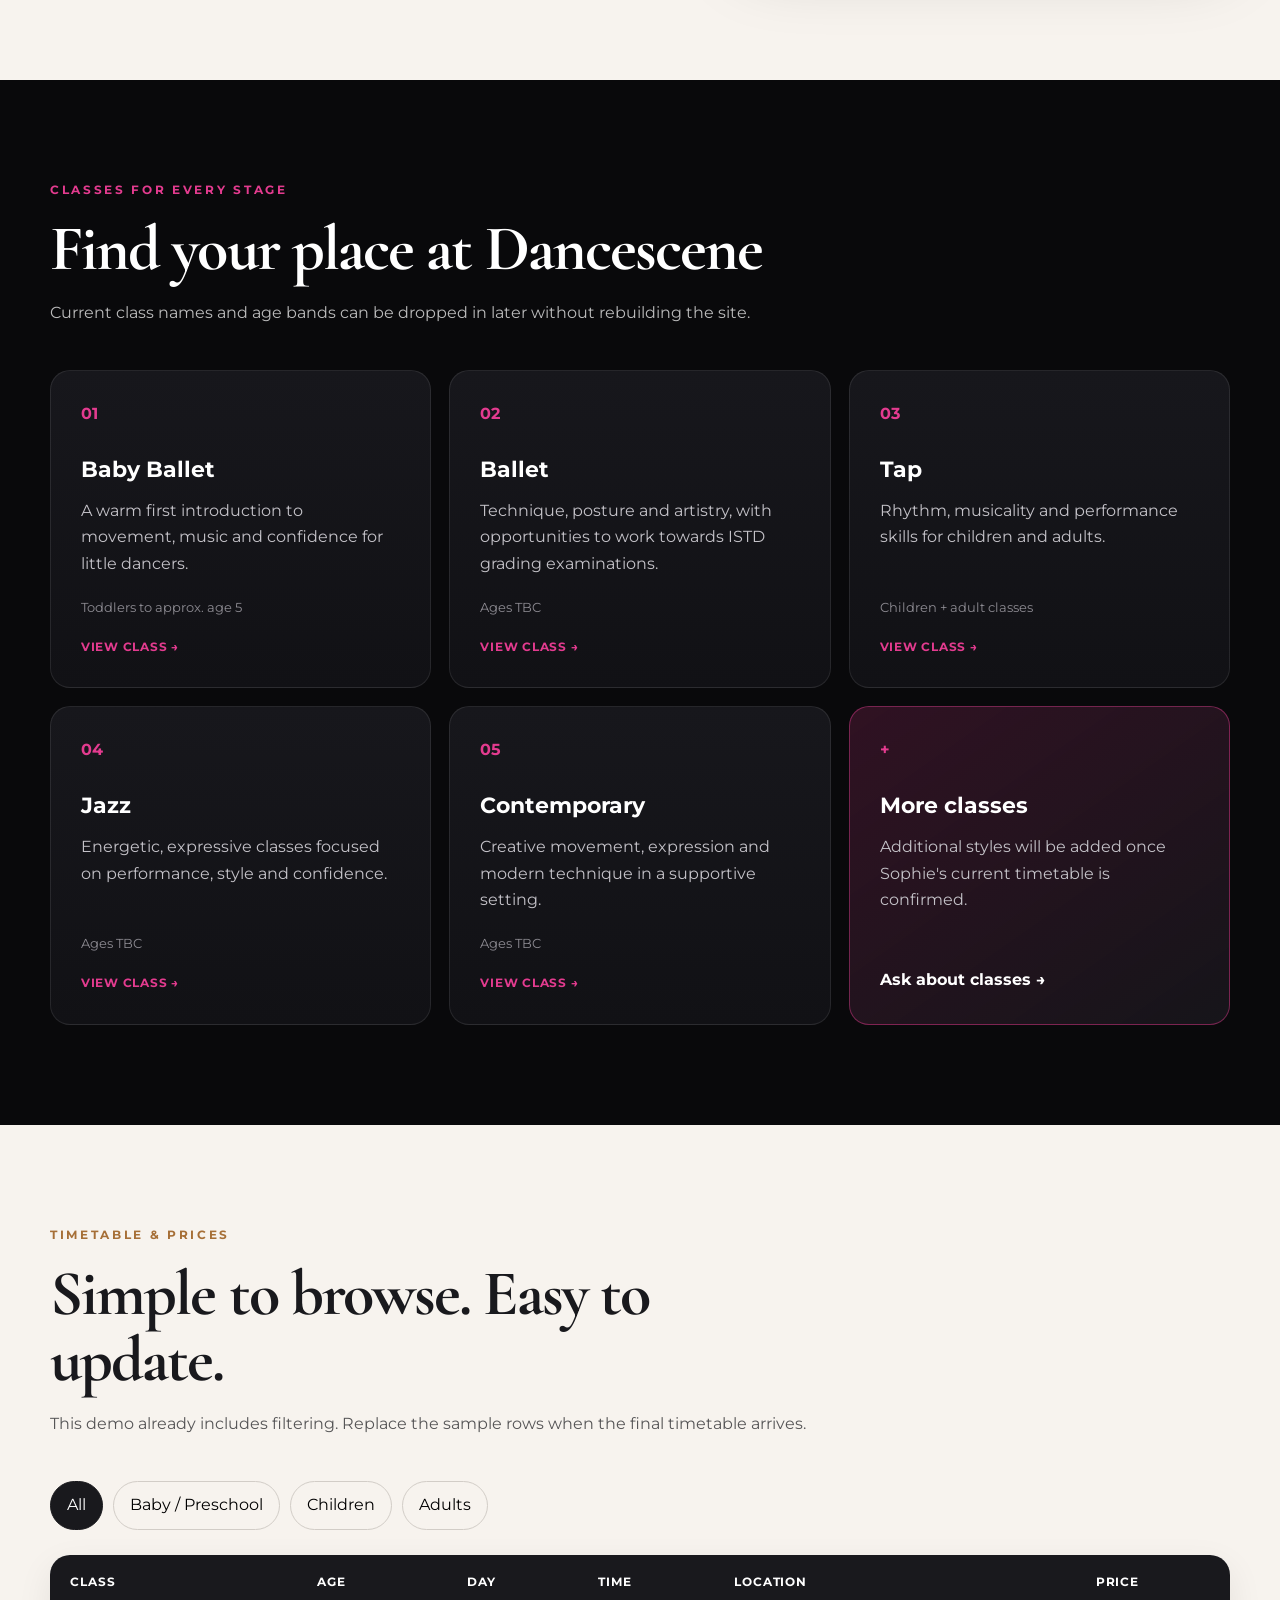
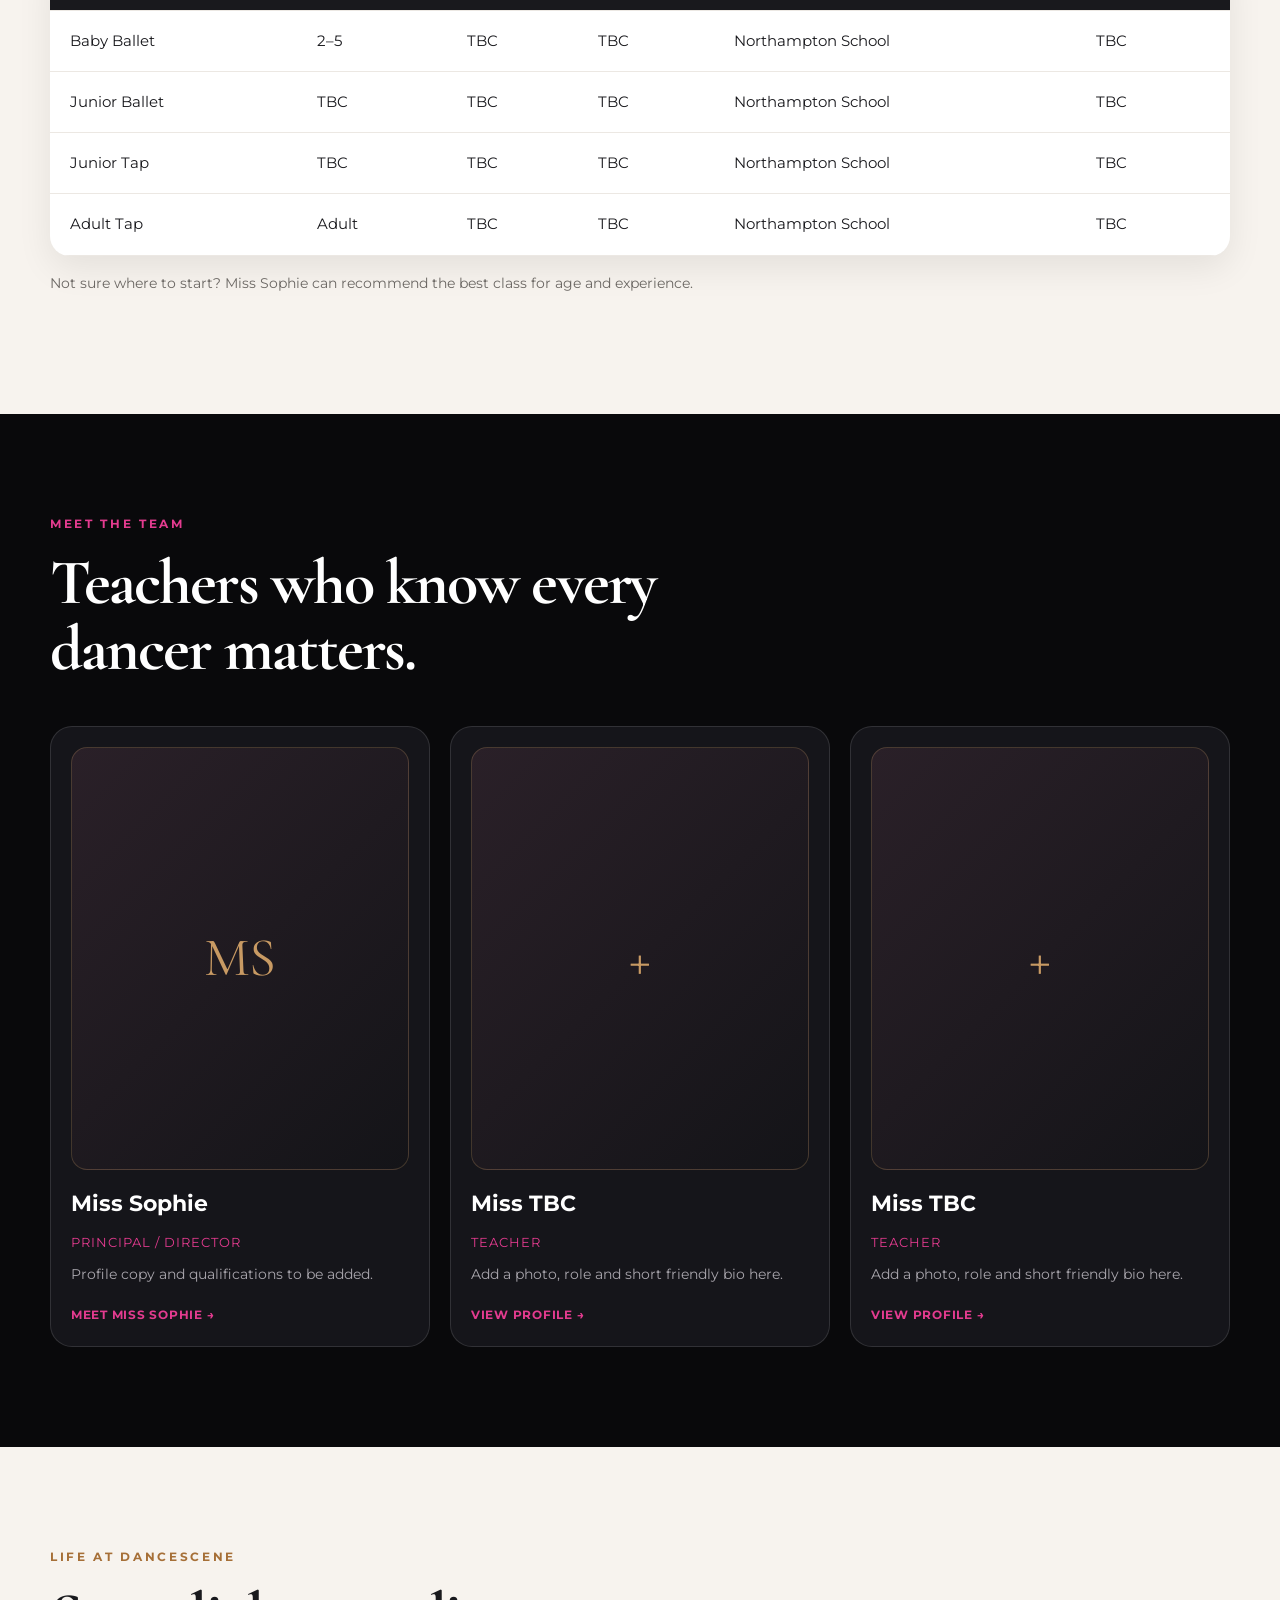
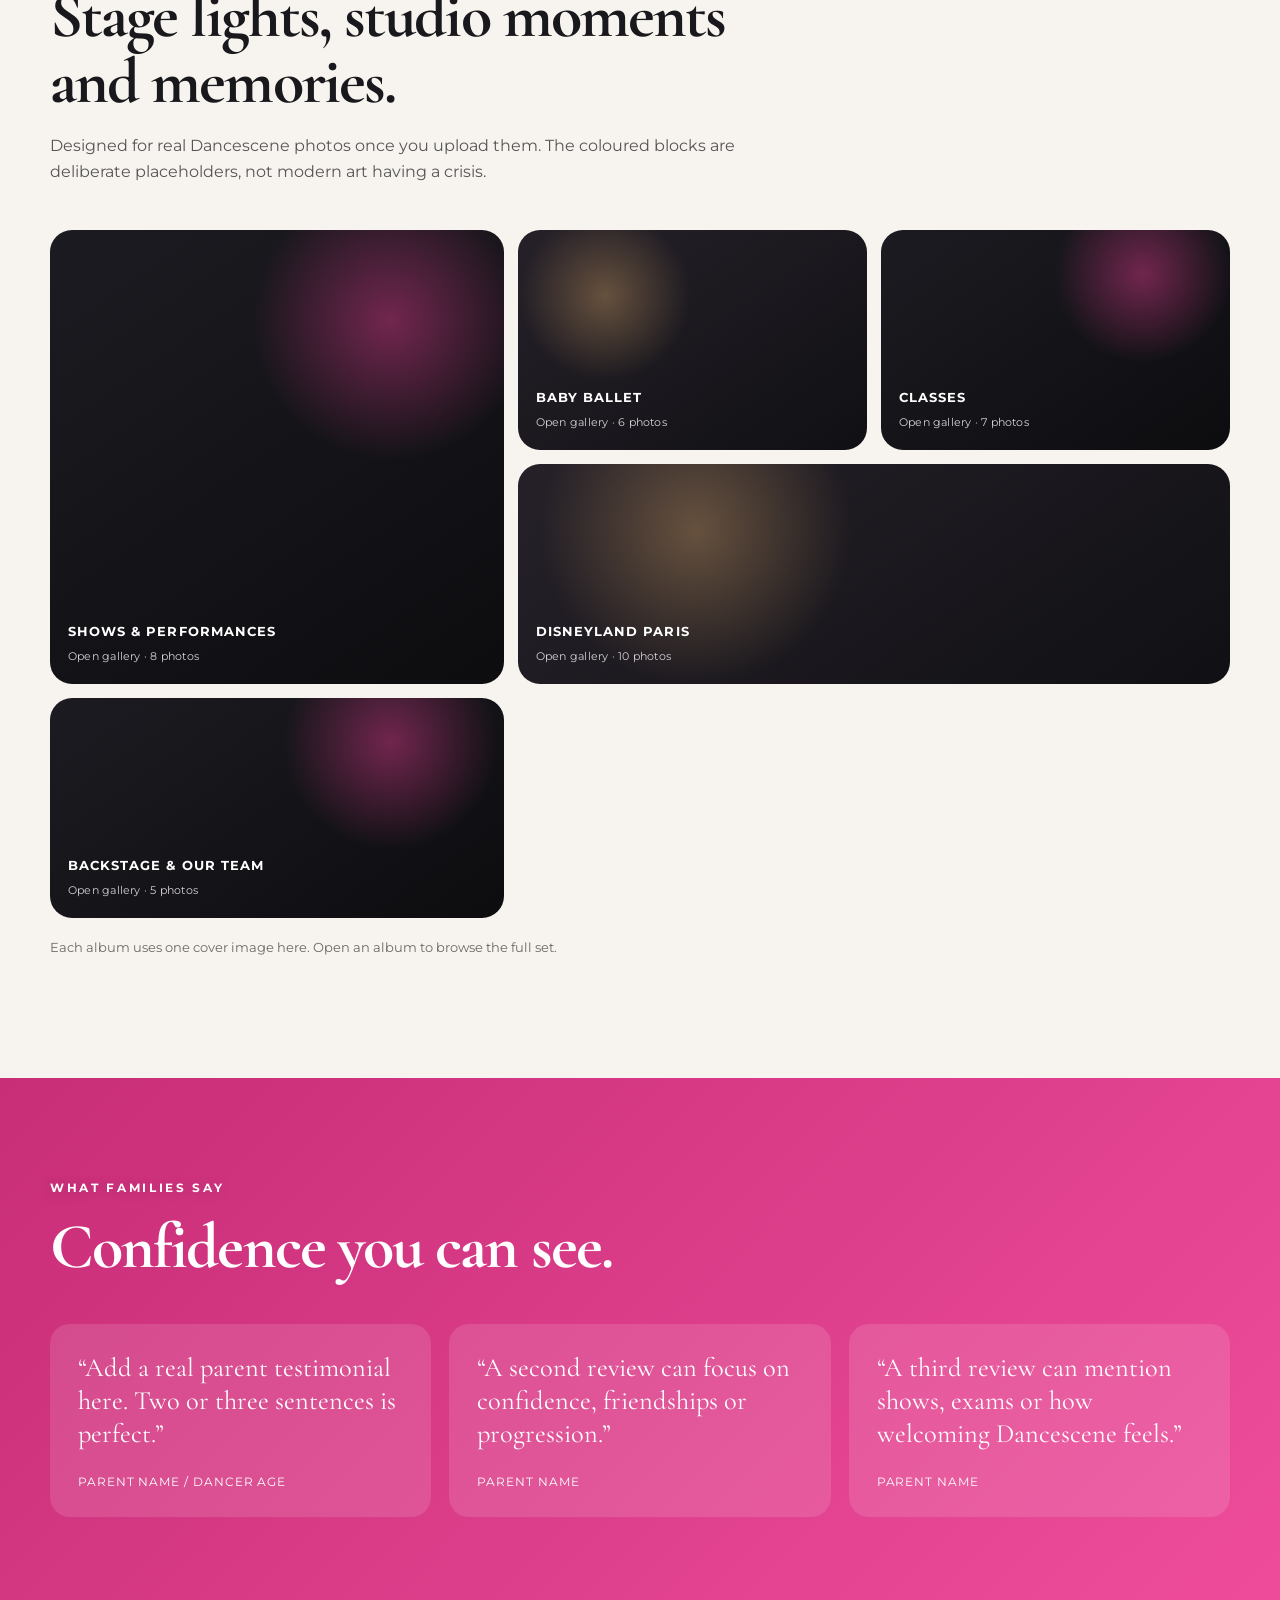
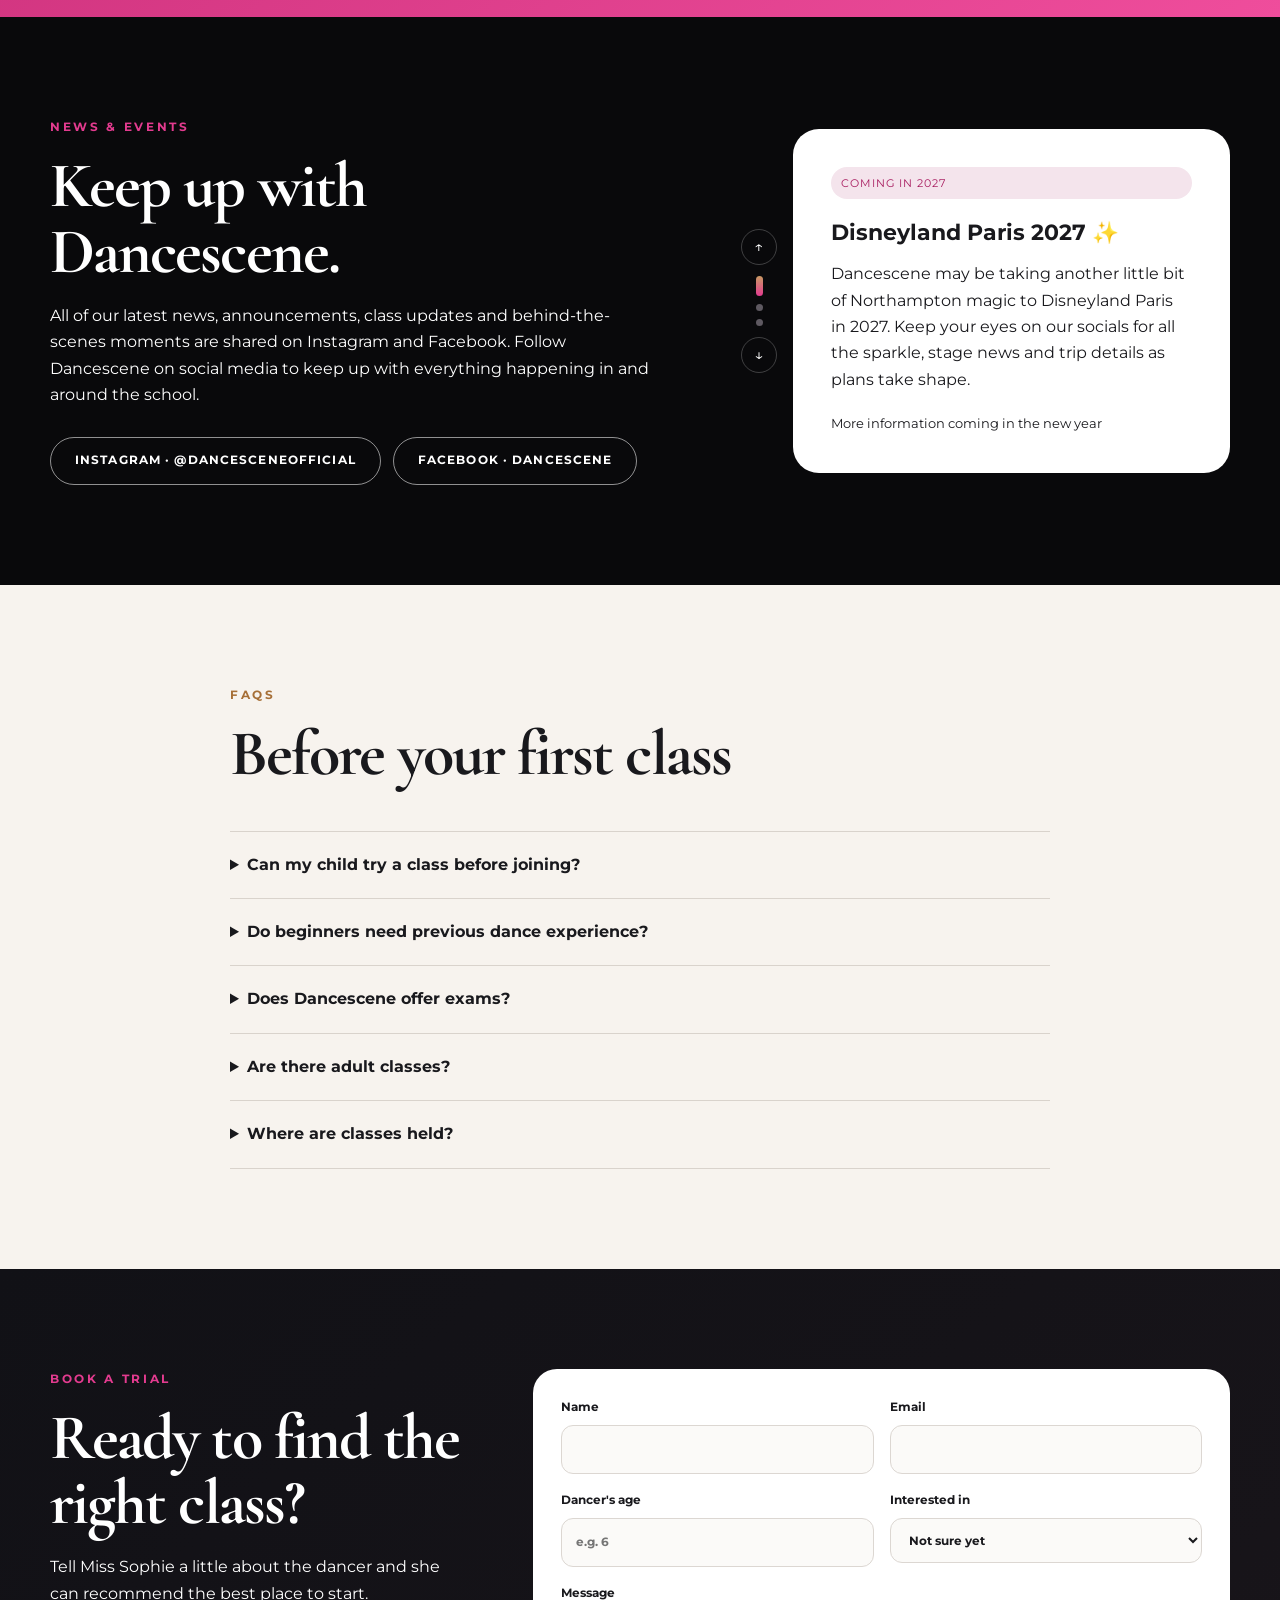
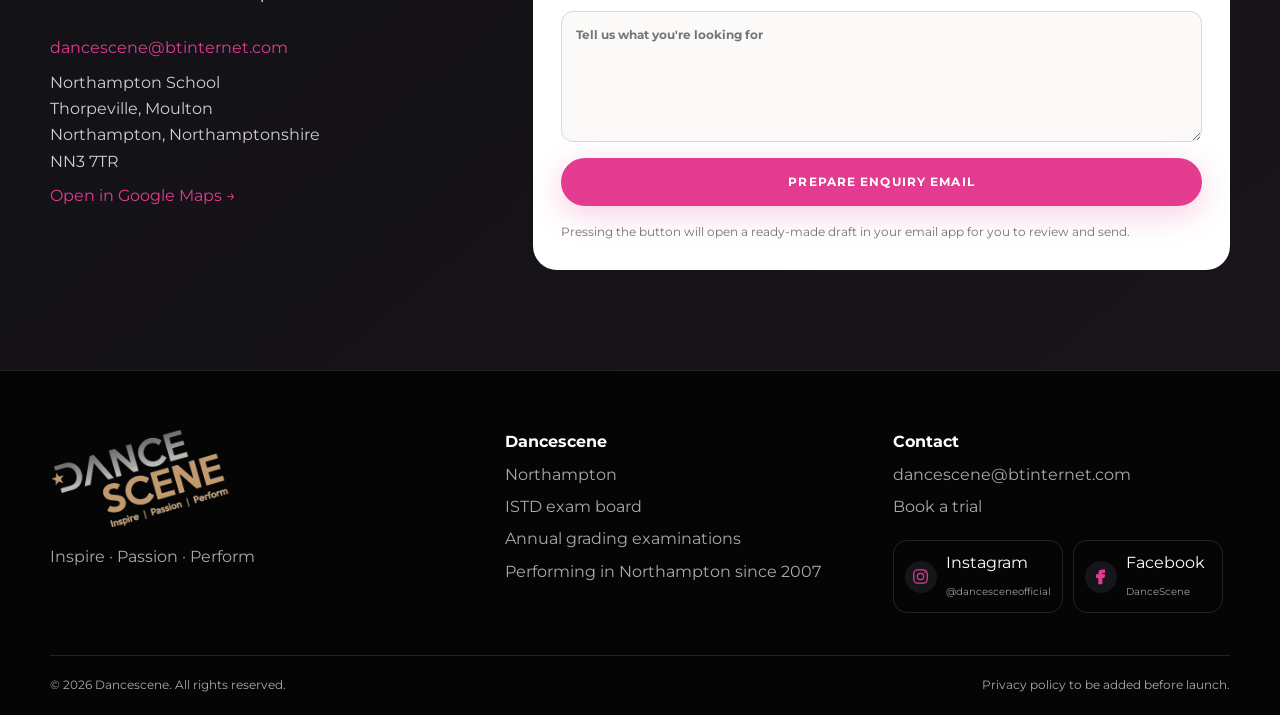
==== commit dfe6788d: "Update index.html" ====
--- a/index.html
+++ b/index.html
@@ -42,7 +42,7 @@
     <section class="hero section-dark">
       <div class="container hero-grid">
         <div class="hero-copy reveal">
-          <p class="eyebrow">Northampton · Since 2007</p>
+          <p class="eyebrow">Northampton · Performing since 2007</p>
           <h1>Dance.<br><span>Confidence.</span><br>Community.</h1>
           <p class="lead">A welcoming dance school for toddlers, children, teens and adults, combining quality dance teaching with confidence, friendship, performance opportunities and annual ISTD grading examinations.</p>
           <div class="hero-actions">
@@ -56,7 +56,7 @@
           </div>
         </div>
         <div class="hero-visual reveal" aria-label="Temporary performance image placeholder">
-          <img src="assets/hero-temp.jpg" alt="Dance performance concept image" />
+          <img src="assets/hero-v2.png" alt="Children and young teen dancers performing together, including boys and girls" />
           <div class="hero-card">
             <strong>More than just dance.</strong>
             <span>Inspire · Passion · Perform</span>
@@ -67,7 +67,7 @@
 
     <section class="proof-strip">
       <div class="container proof-grid">
-        <div><strong>2007</strong><span>Dancescene opened in Northampton</span></div>
+        <div><strong>2007</strong><span>Performing in Northampton since 2007</span></div>
         <div><strong>ISTD</strong><span>exam board · annual grading exams</span></div>
         <div><strong>2+</strong><span>through to adults</span></div>
         <div><strong>Disney</strong><span>performance experience</span></div>
@@ -251,7 +251,7 @@
   <footer class="site-footer">
     <div class="container footer-grid">
       <div><img src="assets/dancescene-logo-dark.png" alt="Dancescene" /><p>Inspire · Passion · Perform</p></div>
-      <div><strong>Dancescene</strong><span>Northampton</span><span>ISTD exam board</span><span>Annual grading examinations</span><span>In Northampton since 2007</span></div>
+      <div><strong>Dancescene</strong><span>Northampton</span><span>ISTD exam board</span><span>Annual grading examinations</span><span>Performing in Northampton since 2007</span></div>
       <div><strong>Contact</strong><a href="mailto:dancescene@btinternet.com">dancescene@btinternet.com</a><a href="#contact">Book a trial</a>
         <div class="footer-socials">
           <a href="https://www.instagram.com/dancesceneofficial/" target="_blank" rel="noopener noreferrer" aria-label="Instagram · @dancesceneofficial"><span class="footer-social-icon"><svg viewBox="0 0 24 24" aria-hidden="true"><rect x="3.5" y="3.5" width="17" height="17" rx="5"></rect><circle cx="12" cy="12" r="4"></circle><circle class="social-dot" cx="17.5" cy="6.8" r="1"></circle></svg></span><span>Instagram<br><small>@dancesceneofficial</small></span></a>
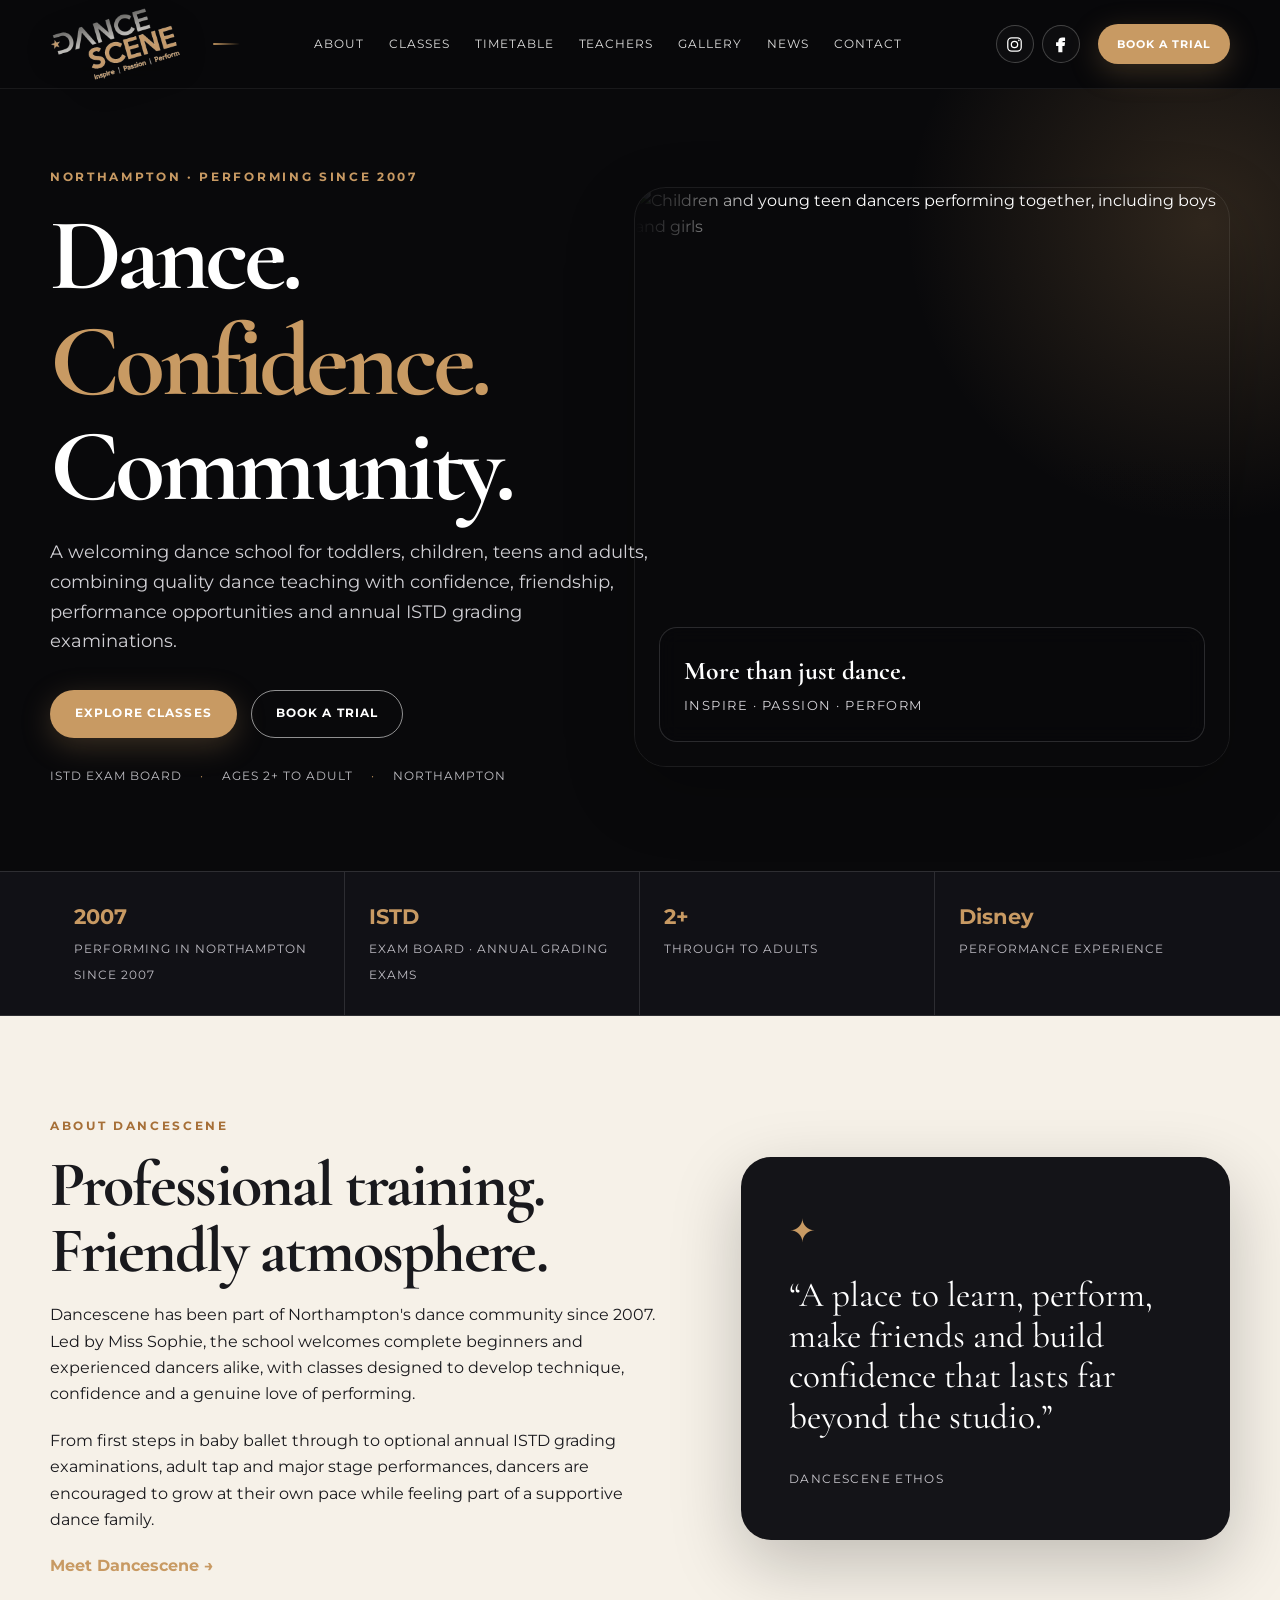
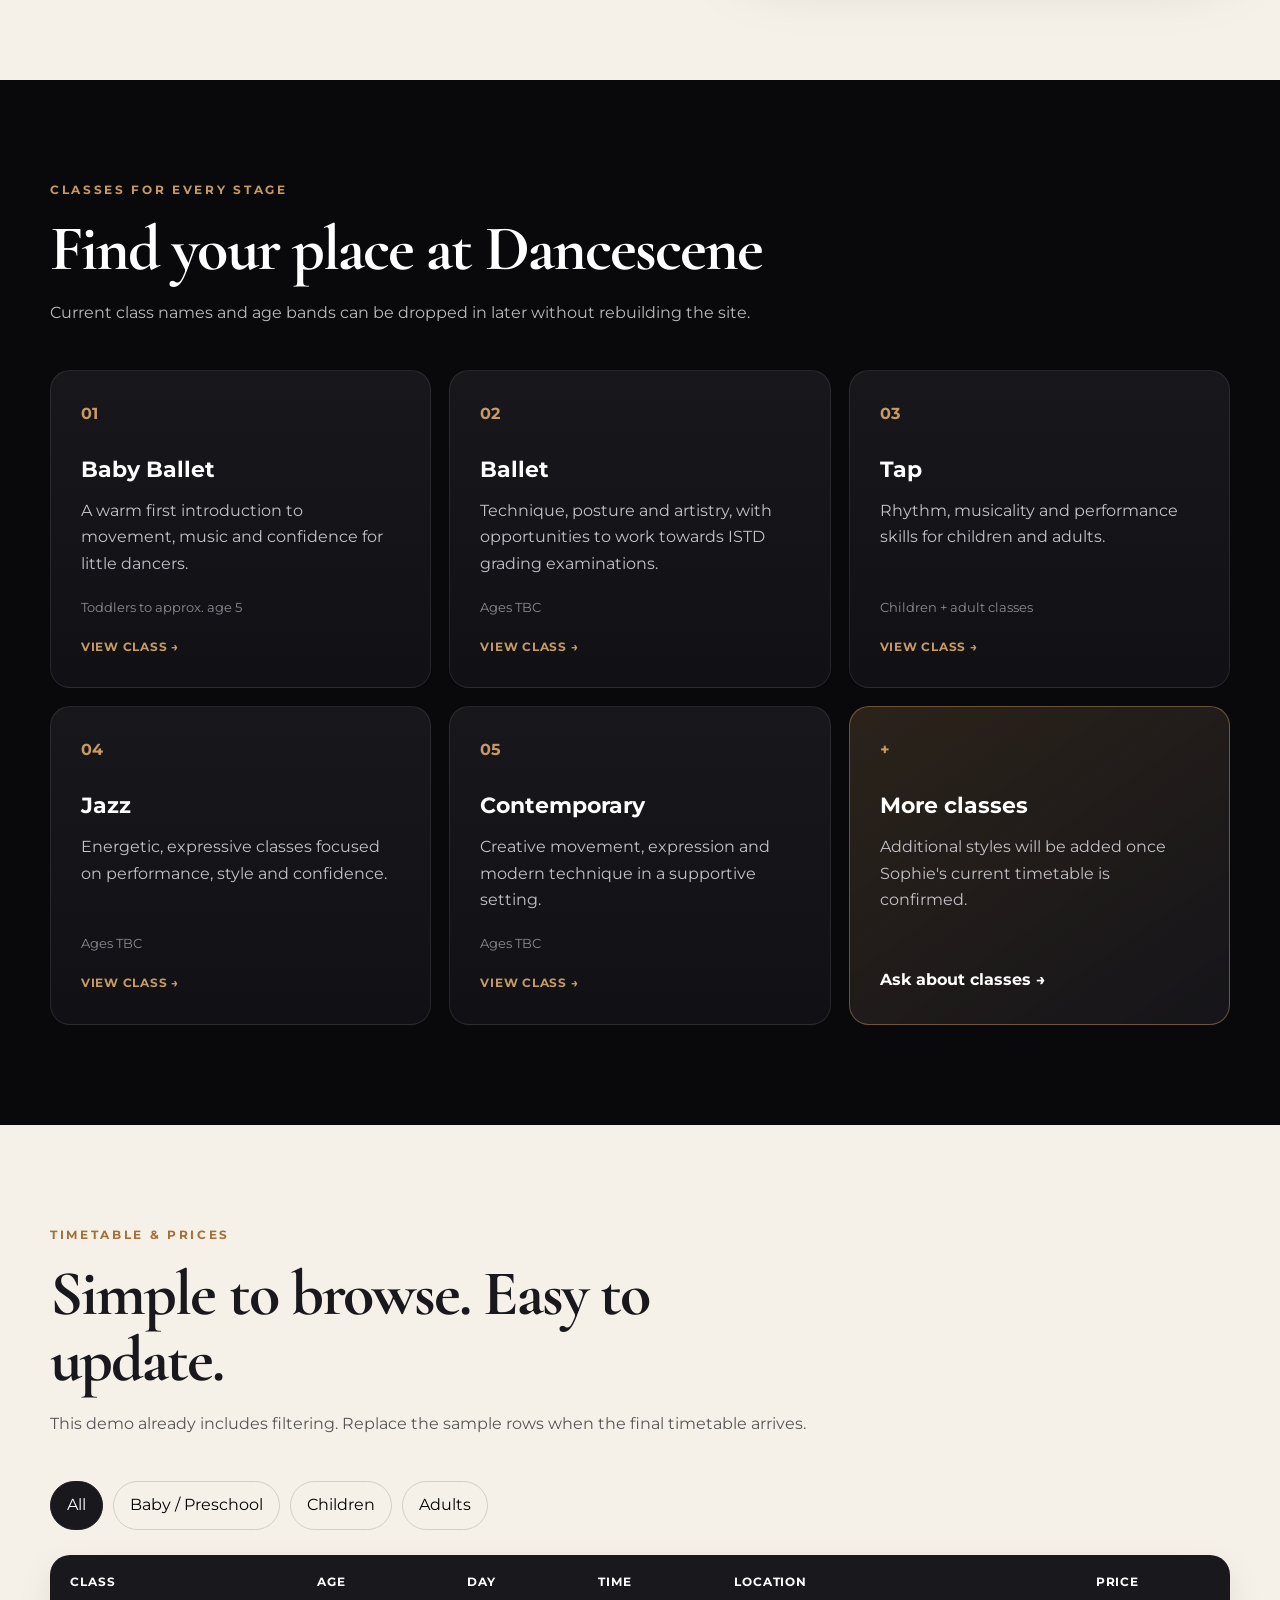
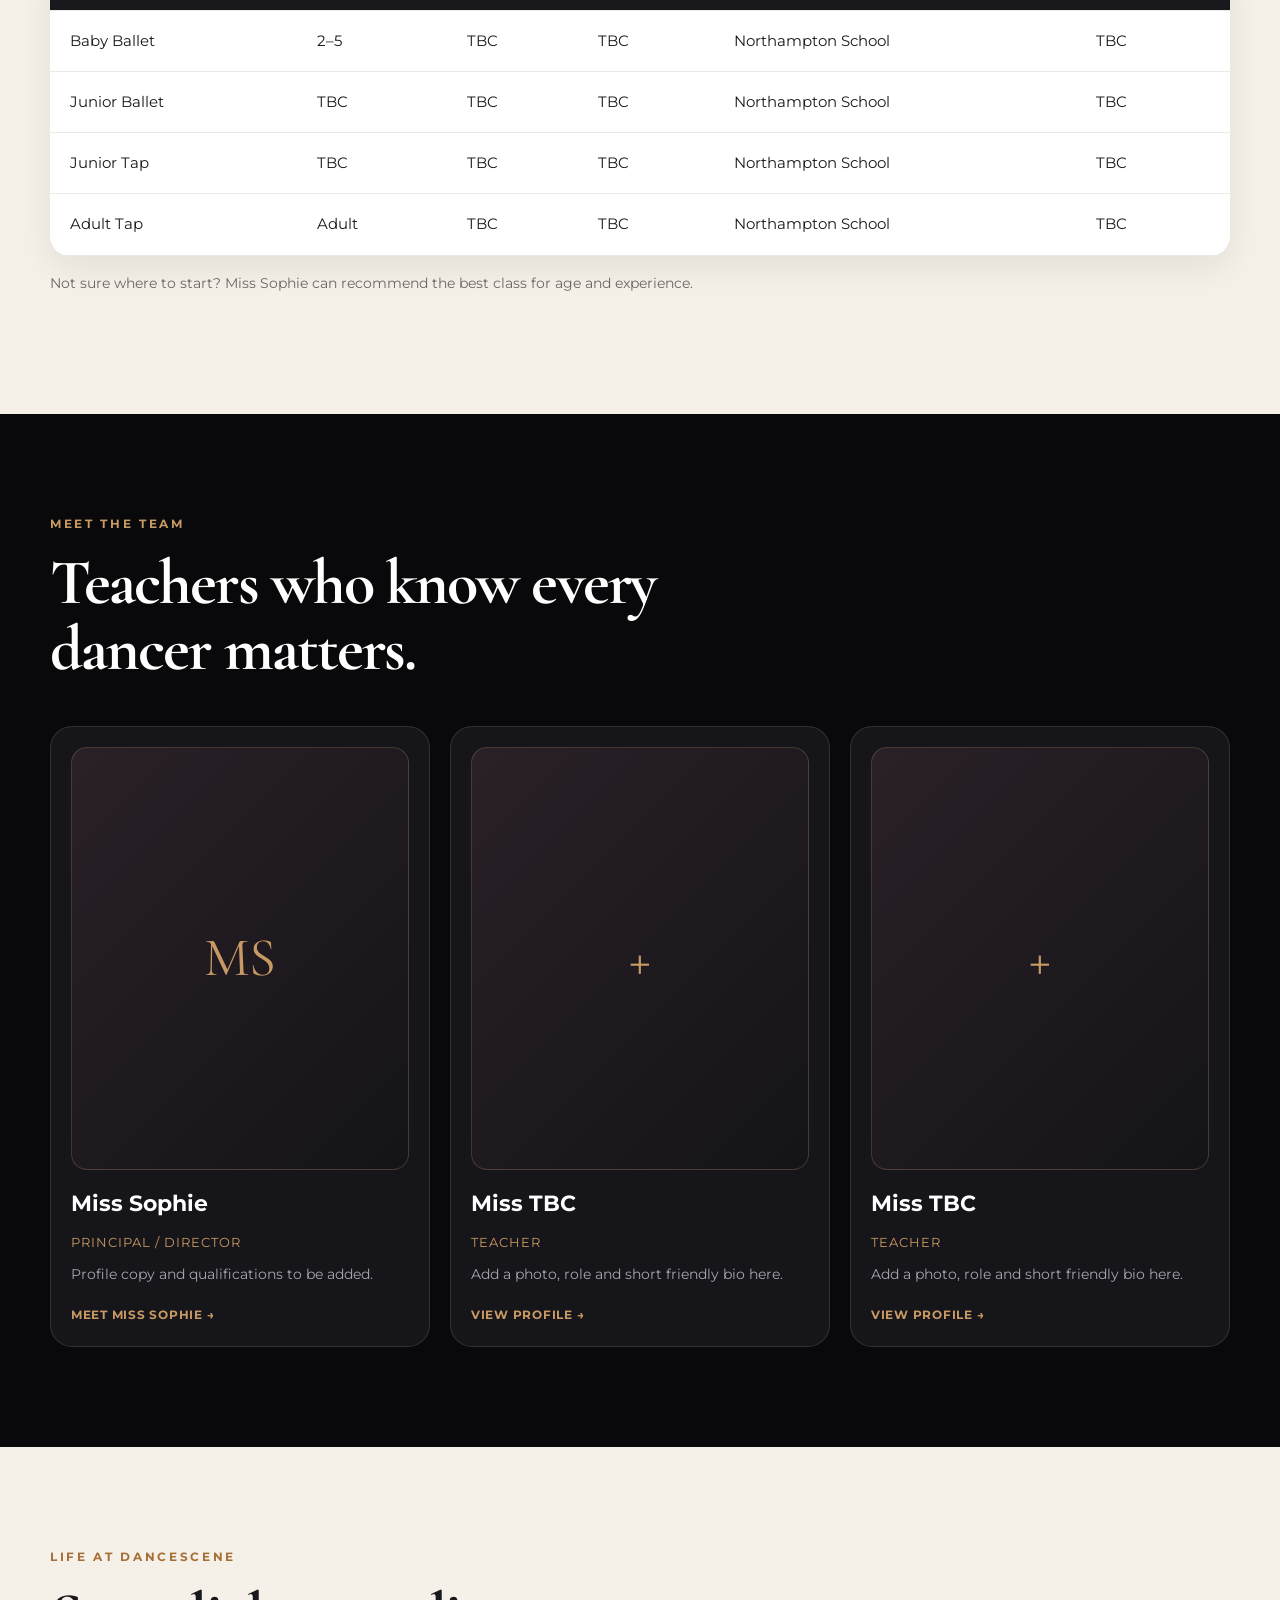
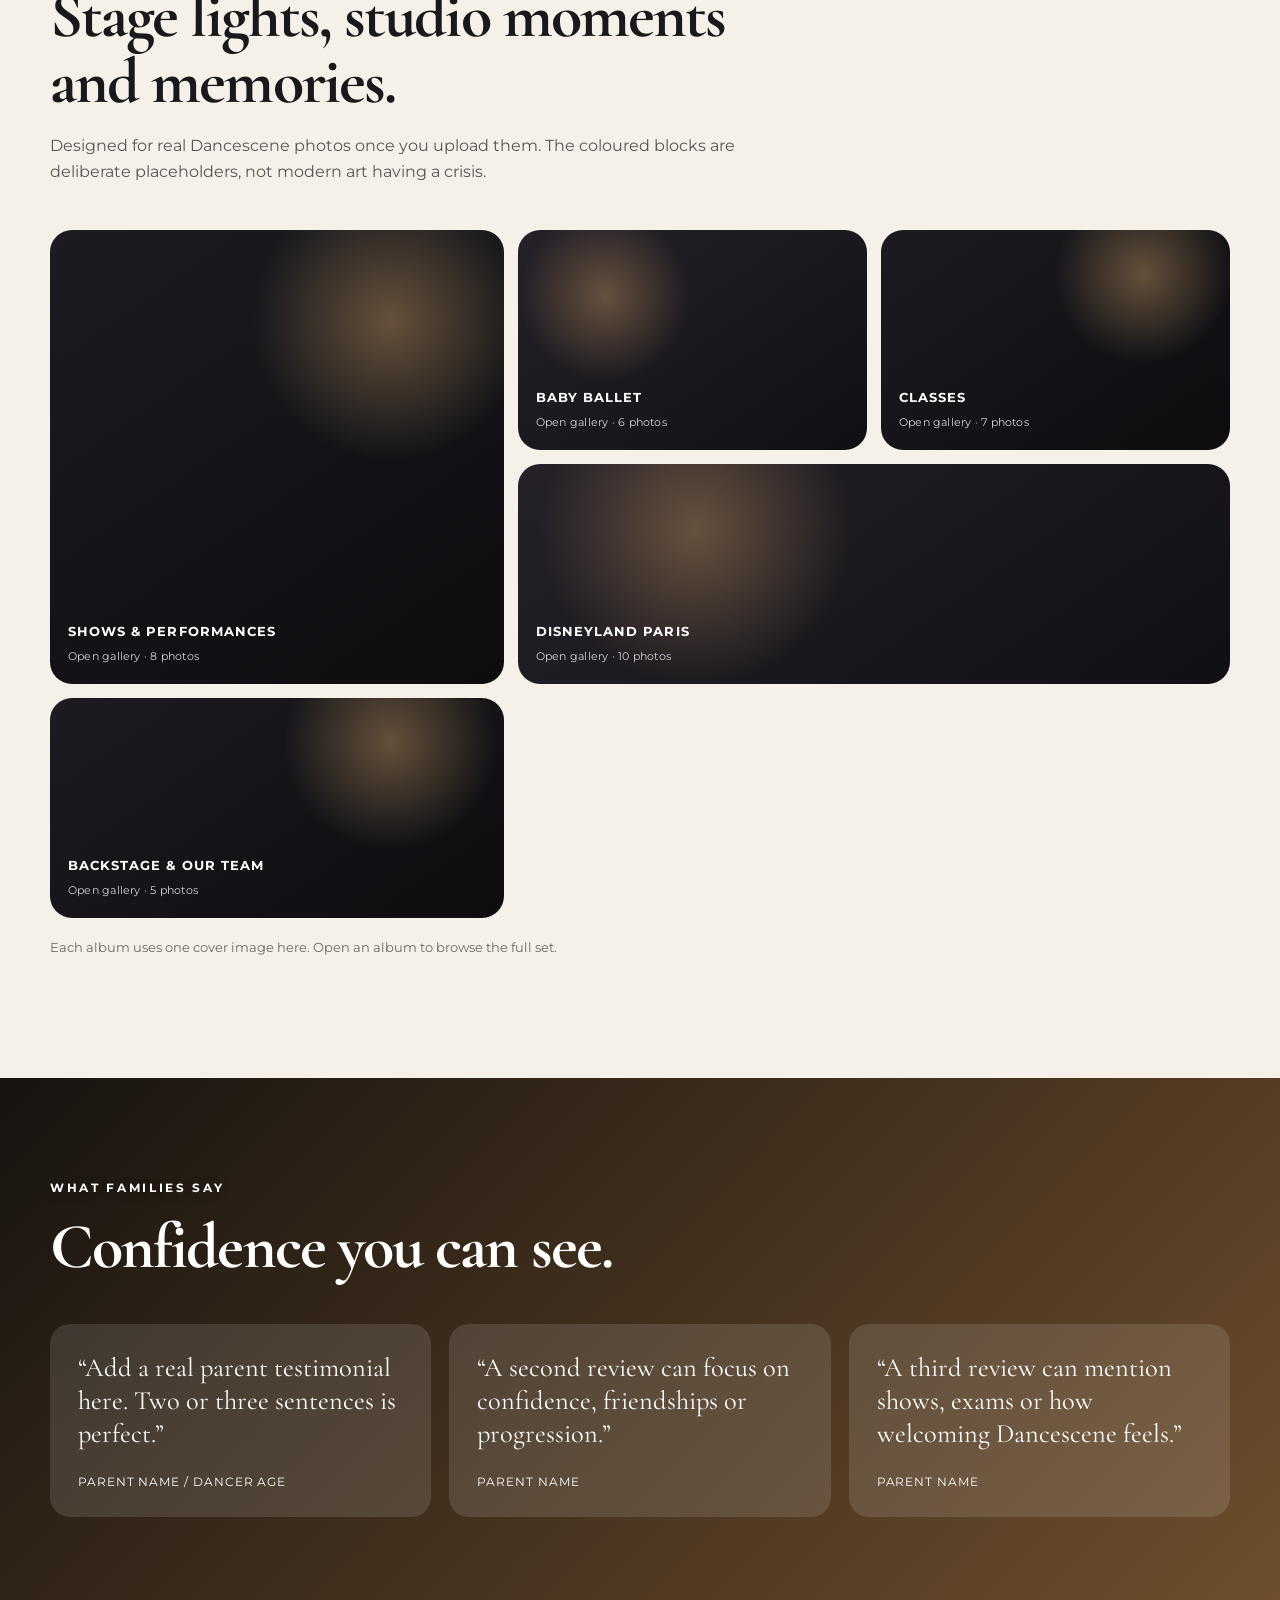
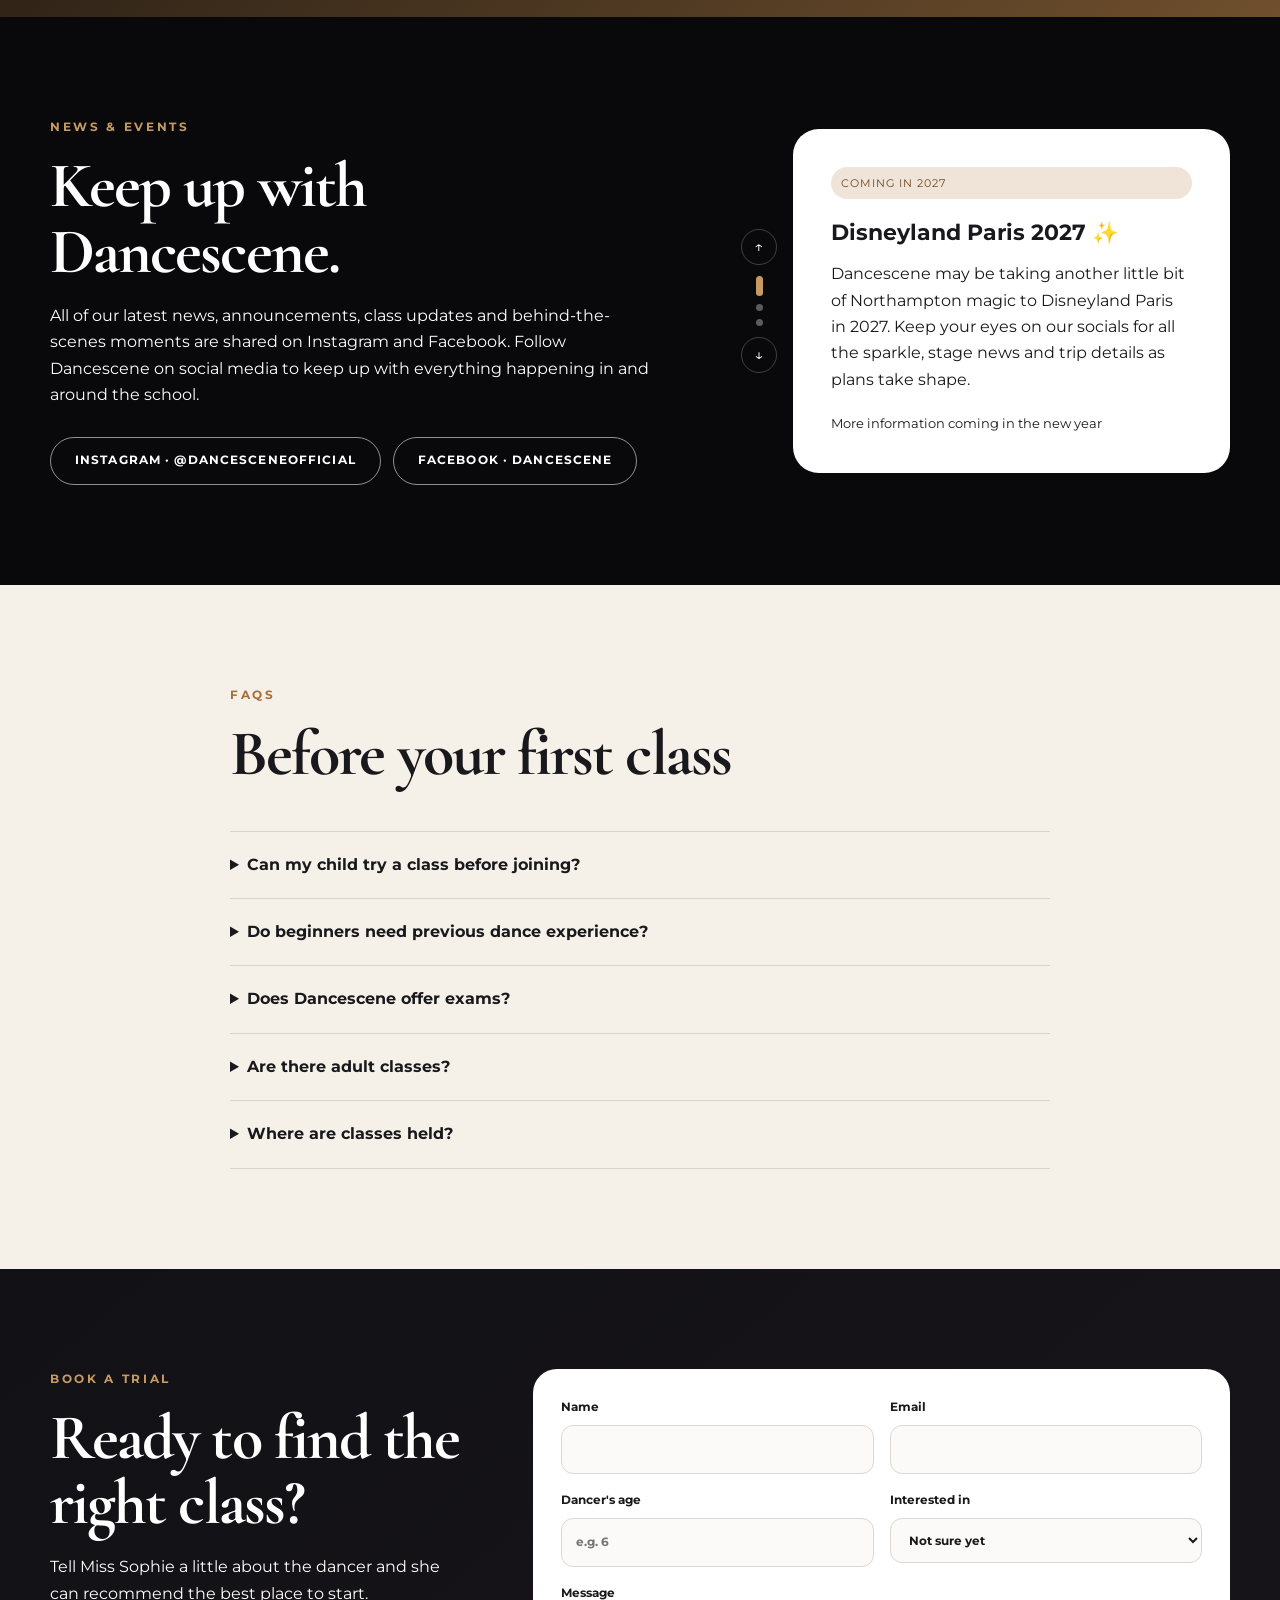
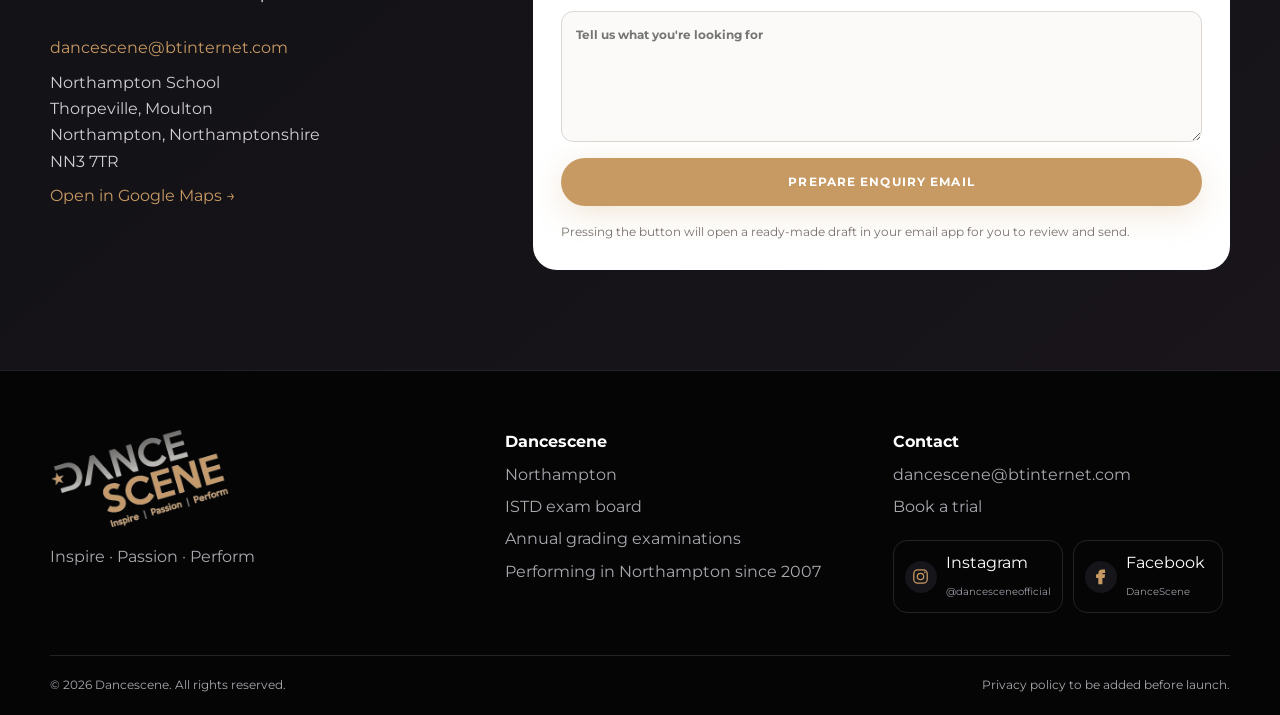
==== commit 91405508: "Update index.html" ====
--- a/index.html
+++ b/index.html
@@ -56,7 +56,7 @@
           </div>
         </div>
         <div class="hero-visual reveal" aria-label="Temporary performance image placeholder">
-          <img src="assets/hero-v2.png" alt="Children and young teen dancers performing together, including boys and girls" />
+          <img src="assets/hero_v2.png" alt="Children and young teen dancers performing together, including boys and girls" />
           <div class="hero-card">
             <strong>More than just dance.</strong>
             <span>Inspire · Passion · Perform</span>
--- a/styles.css
+++ b/styles.css
@@ -2,11 +2,11 @@
   --black:#09090b;
   --charcoal:#141418;
   --panel:#1b1b21;
-  --cream:#f7f3ee;
+  --cream:#f6f1e8;
   --white:#ffffff;
   --gold:#c89a63;
-  --pink:#e33b8f;
-  --pink-dark:#b82168;
+  --pink:#c89a63;
+  --pink-dark:#9f7448;
   --muted:#aaa8ae;
   --line:rgba(255,255,255,.12);
   --shadow:0 24px 70px rgba(0,0,0,.22);
@@ -22,21 +22,21 @@
 .section{padding:100px 0}
 .section-dark{background:var(--black);color:var(--white)}
 .section-light{background:var(--cream);color:#19191d}
-.section-pink{background:linear-gradient(135deg,#c82d77,#ef4d9c);color:#fff}
-.eyebrow{text-transform:uppercase;letter-spacing:.22em;font-size:.76rem;font-weight:700;color:var(--pink);margin:0 0 16px}
+.section-pink{background:linear-gradient(135deg,#17130f,#6f4f2d);color:#fff}
+.eyebrow{text-transform:uppercase;letter-spacing:.22em;font-size:.76rem;font-weight:700;color:var(--gold);margin:0 0 16px}
 .eyebrow.gold{color:#a66f37}
 h1,h2,h3{margin:0 0 18px;line-height:1.03}
 h1,h2{font-family:"Cormorant Garamond",Georgia,serif}
 h1{font-size:clamp(4rem,8vw,7.6rem);font-weight:700;letter-spacing:-.045em}
-h1 span{color:var(--pink)}
+h1 span{color:var(--gold)}
 h2{font-size:clamp(2.8rem,5vw,5rem);letter-spacing:-.03em}
 h3{font-size:1.35rem}
 p{margin:0 0 20px}
 .lead{font-size:1.12rem;color:#d0cfd4;max-width:650px}
 .btn{display:inline-flex;align-items:center;justify-content:center;min-height:48px;padding:0 24px;border-radius:999px;border:1px solid transparent;text-transform:uppercase;letter-spacing:.09em;font-size:.78rem;font-weight:700;transition:.2s ease}
 .btn:hover{transform:translateY(-2px)}
-.btn-pink{background:var(--pink);color:#fff;box-shadow:0 8px 30px rgba(227,59,143,.25)}
-.btn-pink:hover{background:#ee4c9d}
+.btn-pink{background:var(--pink);color:#fff;box-shadow:0 8px 30px rgba(200,154,99,.25)}
+.btn-pink:hover{background:#d8ad79}
 .btn-outline{border-color:rgba(255,255,255,.55);color:#fff;background:transparent}
 .btn-small{min-height:40px;padding:0 18px;font-size:.7rem}
 .text-link{color:var(--pink);font-weight:700}
@@ -52,13 +52,13 @@
 .site-nav a:hover:after{right:0}
 .nav-toggle{display:none}
 .hero{padding:78px 0 85px;position:relative;overflow:hidden}
-.hero:before{content:"";position:absolute;width:650px;height:650px;right:-250px;top:-190px;background:radial-gradient(circle,rgba(227,59,143,.2),transparent 65%);pointer-events:none}
+.hero:before{content:"";position:absolute;width:650px;height:650px;right:-250px;top:-190px;background:radial-gradient(circle,rgba(200,154,99,.2),transparent 65%);pointer-events:none}
 .hero-grid{display:grid;grid-template-columns:1.05fr .95fr;gap:38px;align-items:center;position:relative}
 .hero-actions{display:flex;gap:14px;flex-wrap:wrap;margin:34px 0 28px}
 .micro-proof{display:flex;gap:18px;flex-wrap:wrap;color:#bdbcc1;font-size:.78rem;text-transform:uppercase;letter-spacing:.08em}
 .micro-proof span:not(:last-child):after{content:"·";margin-left:18px;color:var(--gold)}
 .hero-visual{position:relative;min-height:580px;border-radius:32px;overflow:hidden;box-shadow:var(--shadow);border:1px solid rgba(255,255,255,.08);margin-left:-54px;width:calc(100% + 54px)}
-.hero-visual img{width:100%;height:100%;object-fit:cover;position:absolute;inset:0;filter:saturate(.9) contrast(1.03);-webkit-mask-image:linear-gradient(90deg,transparent 0%,rgba(0,0,0,.28) 8%,#000 23%,#000 100%);mask-image:linear-gradient(90deg,transparent 0%,rgba(0,0,0,.28) 8%,#000 23%,#000 100%)}
+.hero-visual img{width:100%;height:100%;object-fit:cover;position:absolute;inset:0;filter:saturate(.92) contrast(1.04);object-position:72% center;-webkit-mask-image:linear-gradient(90deg,transparent 0%,rgba(0,0,0,.28) 8%,#000 23%,#000 100%);mask-image:linear-gradient(90deg,transparent 0%,rgba(0,0,0,.28) 8%,#000 23%,#000 100%)}
 .hero-visual:after{content:"";position:absolute;inset:0;background:linear-gradient(180deg,transparent 45%,rgba(9,9,11,.85))}
 .hero-card{position:absolute;z-index:2;left:24px;right:24px;bottom:24px;padding:22px 24px;border:1px solid rgba(255,255,255,.14);background:rgba(9,9,11,.65);backdrop-filter:blur(10px);border-radius:18px}
 .hero-card strong{display:block;font-family:"Cormorant Garamond";font-size:1.6rem}
@@ -82,7 +82,7 @@
 .class-card>span{color:var(--pink);font-weight:700;margin-bottom:30px}
 .class-card p{color:#c4c2c8}
 .class-card small{margin-top:auto;color:#8d8b92}
-.accent-card{border-color:rgba(227,59,143,.45);background:linear-gradient(145deg,rgba(227,59,143,.18),#16151a)}
+.accent-card{border-color:rgba(200,154,99,.45);background:linear-gradient(145deg,rgba(200,154,99,.18),#16151a)}
 .accent-card a{color:#fff;margin-top:auto;font-weight:700}
 .filter-bar{display:flex;gap:10px;flex-wrap:wrap;margin-bottom:25px}
 .filter{border:1px solid #d2cdc7;background:transparent;border-radius:999px;padding:10px 16px;cursor:pointer}
@@ -99,7 +99,7 @@
 .teacher-card span{color:#a8a5ac;font-size:.9rem}
 .gallery-grid{display:grid;grid-template-columns:1.3fr 1fr 1fr;grid-auto-rows:220px;gap:14px}
 .gallery-item{border-radius:22px;overflow:hidden;position:relative;display:flex;align-items:flex-end;padding:18px;background:
-radial-gradient(circle at 75% 20%,rgba(227,59,143,.45),transparent 28%),
+radial-gradient(circle at 75% 20%,rgba(200,154,99,.45),transparent 28%),
 linear-gradient(145deg,#1b1b21,#0d0d10)}
 .gallery-item:nth-child(2n){background:radial-gradient(circle at 25% 30%,rgba(200,154,99,.42),transparent 28%),linear-gradient(145deg,#262129,#101014)}
 .gallery-item span{color:#fff;font-size:.76rem;text-transform:uppercase;letter-spacing:.08em}
@@ -107,7 +107,7 @@
 .testimonial-grid{display:grid;grid-template-columns:repeat(3,1fr);gap:18px}
 blockquote{margin:0;padding:28px;border-radius:20px;background:rgba(255,255,255,.12);font-family:"Cormorant Garamond";font-size:1.65rem;line-height:1.25}
 blockquote cite{display:block;font-family:Montserrat;font-size:.72rem;font-style:normal;margin-top:24px;text-transform:uppercase;letter-spacing:.08em}
-.news-card{padding:38px;background:#fff;color:#19191d;border-radius:26px}.tag{display:inline-block;background:#f4e4ec;color:#a81d60;padding:7px 10px;border-radius:999px;font-size:.7rem;text-transform:uppercase;letter-spacing:.08em;margin-bottom:22px}.social-buttons{display:flex;gap:12px;margin-top:28px}
+.news-card{padding:38px;background:#fff;color:#19191d;border-radius:26px}.tag{display:inline-block;background:#efe4d7;color:#6f4a26;padding:7px 10px;border-radius:999px;font-size:.7rem;text-transform:uppercase;letter-spacing:.08em;margin-bottom:22px}.social-buttons{display:flex;gap:12px;margin-top:28px}
 .faq-section details{border-top:1px solid #d9d3cc;padding:20px 0}.faq-section details:last-child{border-bottom:1px solid #d9d3cc}.faq-section summary{cursor:pointer;font-weight:700}.faq-section details p{margin:12px 0 0;color:#66615d}
 .contact-section{background:linear-gradient(140deg,#111116,#19151a);color:#fff}
 .contact-grid{display:grid;grid-template-columns:.75fr 1.25fr;gap:65px;align-items:start}
@@ -122,7 +122,7 @@
 
 /* Pop-out class and teacher profiles */
 .interactive-card{cursor:pointer;position:relative;transition:transform .2s ease,border-color .2s ease,box-shadow .2s ease}
-.interactive-card:hover,.interactive-card:focus-visible{transform:translateY(-4px);border-color:rgba(227,59,143,.5);box-shadow:0 16px 35px rgba(0,0,0,.18);outline:none}
+.interactive-card:hover,.interactive-card:focus-visible{transform:translateY(-4px);border-color:rgba(200,154,99,.5);box-shadow:0 16px 35px rgba(0,0,0,.18);outline:none}
 .card-link{margin-top:18px;padding:0;border:0;background:transparent;color:var(--pink);font:inherit;font-size:.78rem;font-weight:700;text-transform:uppercase;letter-spacing:.06em;text-align:left;cursor:pointer}
 .class-card .card-link{margin-top:18px}.teacher-card .card-link{display:block;margin-top:18px}
 .modal{position:fixed;inset:0;z-index:100;display:none;align-items:stretch;justify-content:flex-end}
@@ -145,7 +145,7 @@
 
 /* Album gallery pop-outs */
 .gallery-cover{border:0;color:inherit;text-align:left;width:100%;cursor:pointer;font:inherit;transition:transform .2s ease,box-shadow .2s ease,filter .2s ease}
-.gallery-cover:hover,.gallery-cover:focus-visible{transform:translateY(-4px);box-shadow:0 16px 34px rgba(0,0,0,.2);filter:brightness(1.08);outline:2px solid rgba(227,59,143,.45);outline-offset:2px}
+.gallery-cover:hover,.gallery-cover:focus-visible{transform:translateY(-4px);box-shadow:0 16px 34px rgba(0,0,0,.2);filter:brightness(1.08);outline:2px solid rgba(200,154,99,.45);outline-offset:2px}
 .gallery-cover span{display:flex;flex-direction:column;gap:5px}.gallery-cover b{font-size:.82rem;letter-spacing:.08em}.gallery-cover small{font-size:.68rem;color:#d6d1d7;text-transform:none;letter-spacing:.02em}
 .gallery-note{margin-top:18px;color:#6d6864;font-size:.84rem}
 .gallery-modal{position:fixed;inset:0;z-index:110;display:none}.gallery-modal.open{display:block}
@@ -153,8 +153,8 @@
 .gallery-modal-head{display:flex;justify-content:space-between;gap:24px;align-items:flex-end;margin-bottom:22px;padding-right:56px}.gallery-modal-head h2{margin:0 0 7px;font-size:clamp(2.4rem,5vw,4.2rem)}.gallery-modal-head p{margin:0;color:#bcb9c0;max-width:720px}.gallery-count{color:var(--gold);font-size:.78rem;text-transform:uppercase;letter-spacing:.09em;white-space:nowrap}
 .gallery-scroll{display:grid;grid-auto-flow:column;grid-auto-columns:minmax(280px,32vw);gap:16px;overflow-x:auto;overflow-y:hidden;padding:3px 3px 22px;scroll-snap-type:x mandatory;flex:1 1 360px;min-height:300px;max-height:56vh;align-items:stretch;scrollbar-gutter:stable}
 .gallery-photo-card{scroll-snap-align:start;background:#18181e;border:1px solid rgba(255,255,255,.08);border-radius:20px;overflow:hidden;display:flex;flex-direction:column;min-height:0;height:100%}
-.gallery-photo-placeholder{flex:1;min-height:240px;background:radial-gradient(circle at 72% 18%,rgba(227,59,143,.42),transparent 26%),radial-gradient(circle at 22% 82%,rgba(200,154,99,.24),transparent 30%),linear-gradient(145deg,#262129,#0d0d10);display:flex;flex-direction:column;justify-content:space-between;padding:20px}.gallery-photo-placeholder span{color:var(--pink);font-weight:700}.gallery-photo-placeholder strong{font-family:"Cormorant Garamond";font-size:2.1rem;font-weight:600}
-.gallery-photo-actions{display:flex;justify-content:space-between;align-items:center;gap:12px;padding:14px 16px}.gallery-photo-actions span{font-size:.72rem;color:#aaa6ad;text-transform:uppercase;letter-spacing:.08em}.buy-photo{border:1px solid rgba(227,59,143,.5);background:transparent;color:#fff;padding:9px 13px;border-radius:999px;cursor:pointer;font-weight:700;font-size:.72rem}.buy-photo:hover{background:var(--pink);border-color:var(--pink)}
+.gallery-photo-placeholder{flex:1;min-height:240px;background:radial-gradient(circle at 72% 18%,rgba(200,154,99,.42),transparent 26%),radial-gradient(circle at 22% 82%,rgba(200,154,99,.24),transparent 30%),linear-gradient(145deg,#262129,#0d0d10);display:flex;flex-direction:column;justify-content:space-between;padding:20px}.gallery-photo-placeholder span{color:var(--pink);font-weight:700}.gallery-photo-placeholder strong{font-family:"Cormorant Garamond";font-size:2.1rem;font-weight:600}
+.gallery-photo-actions{display:flex;justify-content:space-between;align-items:center;gap:12px;padding:14px 16px}.gallery-photo-actions span{font-size:.72rem;color:#aaa6ad;text-transform:uppercase;letter-spacing:.08em}.buy-photo{border:1px solid rgba(200,154,99,.5);background:transparent;color:#fff;padding:9px 13px;border-radius:999px;cursor:pointer;font-weight:700;font-size:.72rem}.buy-photo:hover{background:var(--pink);border-color:var(--pink)}
 .gallery-purchase-info{display:flex;justify-content:space-between;align-items:center;gap:20px;padding-top:18px;border-top:1px solid rgba(255,255,255,.09)}.gallery-purchase-info>div{display:flex;flex-direction:column;gap:3px;max-width:780px}.gallery-purchase-info strong{color:var(--gold)}.gallery-purchase-info span{font-size:.8rem;color:#aaa6ad;line-height:1.45}.print-info-btn{white-space:nowrap}
 @media(max-width:760px){.gallery-panel{inset:0;border-radius:0;padding:58px 20px 24px}.gallery-modal-head{align-items:flex-start;flex-direction:column;padding-right:36px}.gallery-scroll{grid-auto-columns:86vw}.gallery-photo-card{min-height:400px}.gallery-purchase-info{align-items:stretch;flex-direction:column}.print-info-btn{width:100%}}
 
@@ -173,13 +173,13 @@
 /* Social links: deliberately compact in the header, prominent again in the footer */
 .top-socials{display:flex;align-items:center;gap:8px}
 .social-icon-link{width:38px;height:38px;border-radius:50%;border:1px solid rgba(255,255,255,.22);display:grid;place-items:center;color:#fff;transition:.2s ease;background:rgba(255,255,255,.025)}
-.social-icon-link:hover{color:var(--pink);border-color:rgba(227,59,143,.7);transform:translateY(-2px);box-shadow:0 8px 22px rgba(227,59,143,.14)}
+.social-icon-link:hover{color:var(--pink);border-color:rgba(200,154,99,.7);transform:translateY(-2px);box-shadow:0 8px 22px rgba(200,154,99,.14)}
 .social-icon-link svg,.footer-social-icon svg{width:19px;height:19px;fill:currentColor;stroke:currentColor;stroke-width:1.6}
 .social-icon-link svg rect,.social-icon-link svg circle,.footer-social-icon svg rect,.footer-social-icon svg circle{fill:none}
 .social-icon-link svg .social-dot,.footer-social-icon svg .social-dot{fill:currentColor;stroke:none}
 .footer-socials{display:flex!important;flex-direction:row!important;gap:10px!important;margin-top:14px;flex-wrap:wrap}
 .footer-socials>a{display:flex;align-items:center;gap:9px;border:1px solid rgba(255,255,255,.12);border-radius:14px;padding:9px 11px;color:#fff;min-width:150px;transition:.2s ease}
-.footer-socials>a:hover{border-color:rgba(227,59,143,.55);background:rgba(227,59,143,.08)}
+.footer-socials>a:hover{border-color:rgba(200,154,99,.55);background:rgba(200,154,99,.08)}
 .footer-social-icon{width:32px;height:32px;border-radius:50%;display:grid;place-items:center;color:var(--pink);background:#15151a}
 .footer-socials small{color:#9f9ca5;font-size:.62rem}
 
